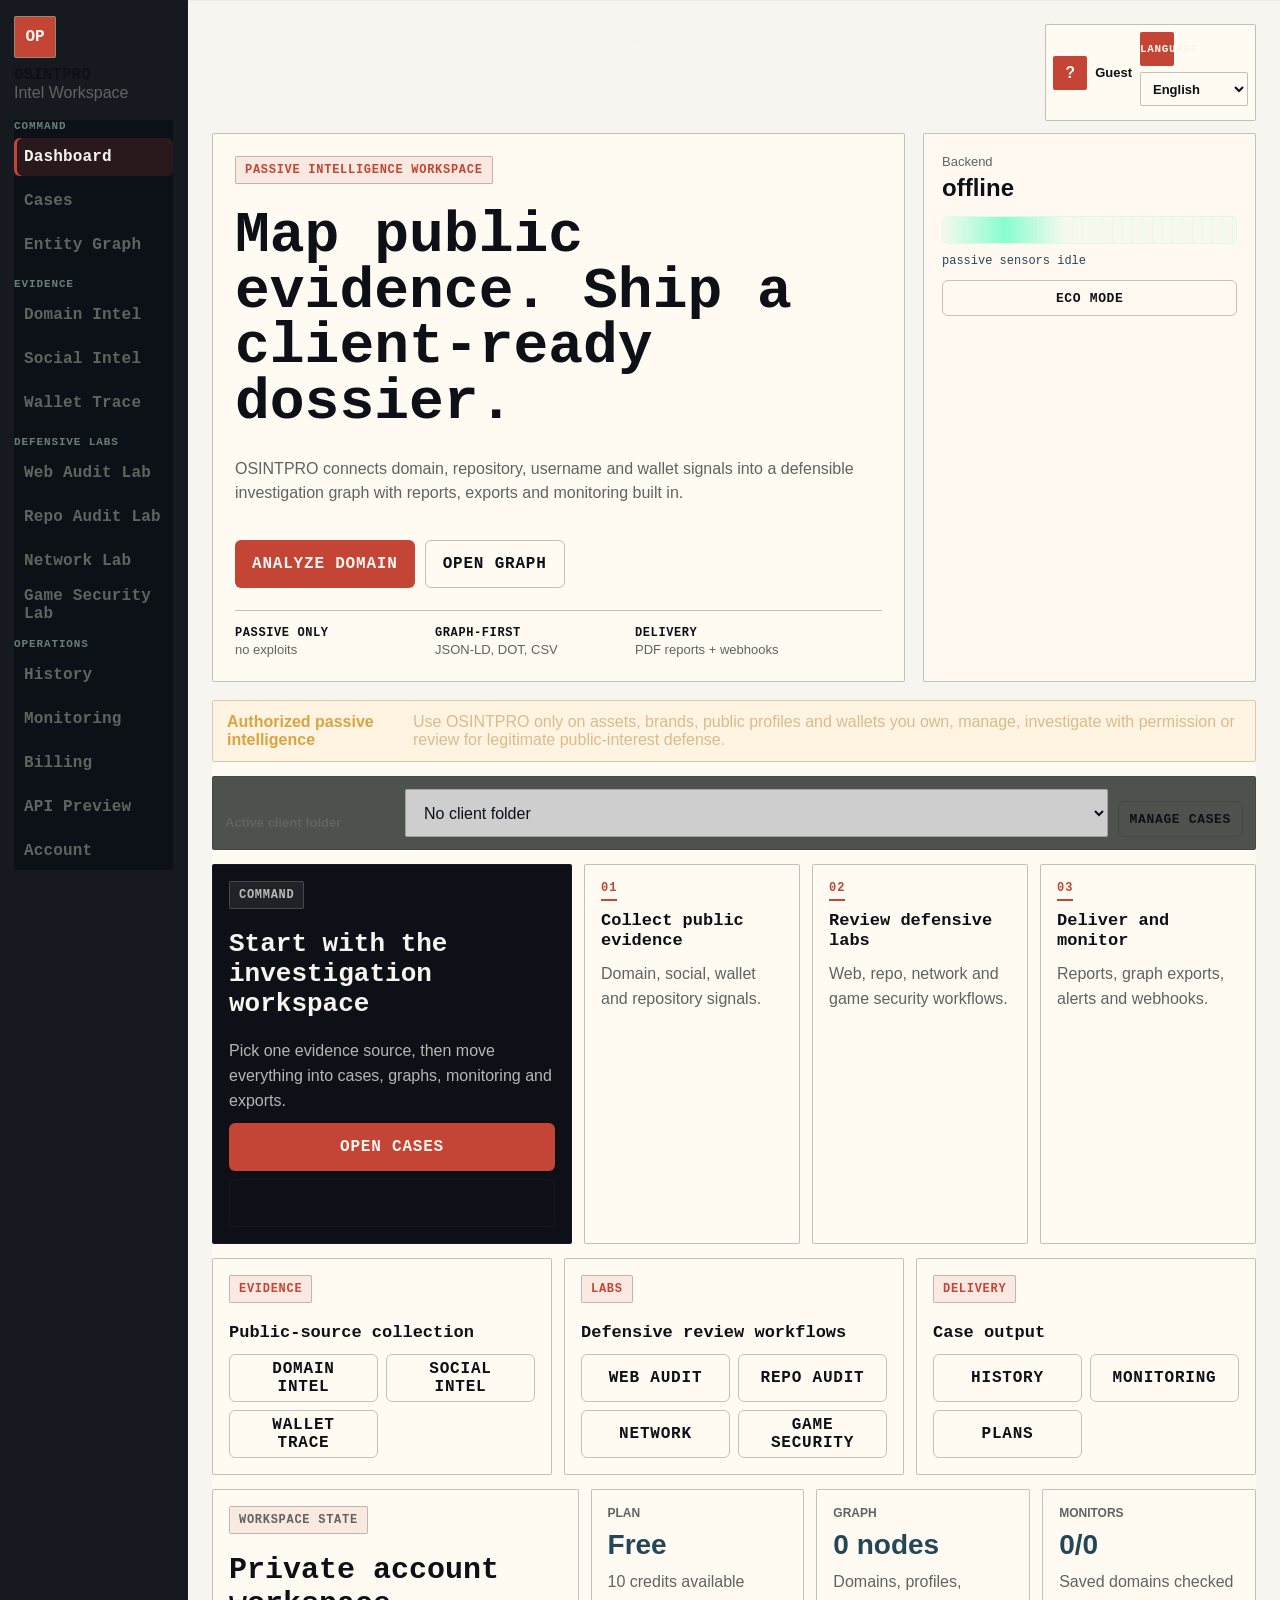
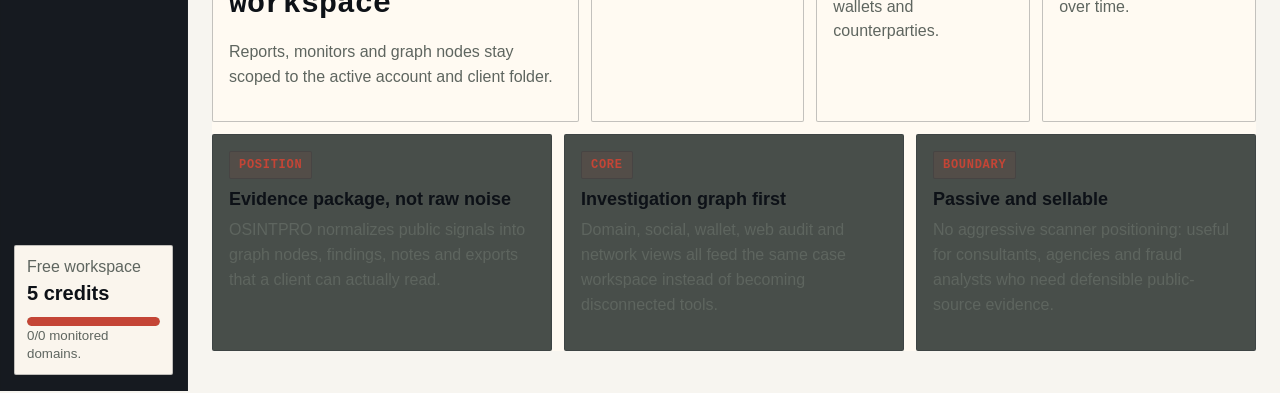
==== index.html @ d826f0c5 "Ciclo 14: i18n multi-lingua e check tecnici avanzati" ====
<!doctype html>
<html lang="en">
<head>
  <meta charset="utf-8">
  <meta name="viewport" content="width=device-width, initial-scale=1">
  <meta name="robots" content="index,follow">
  <meta name="description" content="OSINTPRO is a passive OSINT workspace for domain intelligence, web audit workflows, brand monitoring, social username checks and blockchain wallet tracing.">
  <meta name="keywords" content="passive OSINT, domain intelligence, web audit, brand monitoring, wallet OSINT, blockchain tracing, threat intelligence">
  <title>OSINTPRO Intelligence Workspace</title>
  <link rel="icon" href="/favicon.svg" type="image/svg+xml">
  <link rel="stylesheet" href="styles.css?v=20260623">
</head>
<body>
  <canvas id="signalCanvas" aria-hidden="true"></canvas>
  <div class="app-toast" id="appToast" role="status" aria-live="polite"></div>
  <div class="app">
    <aside class="rail">
      <div class="brand">
        <div class="mark">OP</div>
        <div>
          <strong>OSINTPRO</strong>
          <span>Intel Workspace</span>
        </div>
      </div>

      <button
        class="mobile-menu-button"
        id="mobileMenuButton"
        type="button"
        aria-label="Open navigation"
        aria-controls="primaryNavigation"
        aria-expanded="false"
        title="Navigation"
      >
        <span></span>
        <span></span>
        <span></span>
      </button>

      <nav class="nav" id="primaryNavigation" aria-label="Primary navigation">
        <span class="nav-label">Command</span>
        <button class="nav-btn active" data-section="dashboard">Dashboard</button>
        <button class="nav-btn" data-section="cases">Cases</button>
        <button class="nav-btn" data-section="schema">Entity Graph</button>
        <span class="nav-label">Evidence</span>
        <button class="nav-btn" data-section="scan">Domain Intel</button>
        <button class="nav-btn" data-section="social">Social Intel</button>
        <button class="nav-btn" data-section="wallet">Wallet Trace</button>
        <span class="nav-label">Defensive Labs</span>
        <button class="nav-btn" data-section="web-audit">Web Audit Lab</button>
        <button class="nav-btn" data-section="repo-audit">Repo Audit Lab</button>
        <button class="nav-btn" data-section="network-lab">Network Lab</button>
        <button class="nav-btn" data-section="game-security">Game Security Lab</button>
        <span class="nav-label">Operations</span>
        <button class="nav-btn" data-section="reports">History</button>
        <button class="nav-btn" data-section="monitoring">Monitoring</button>
        <button class="nav-btn" data-section="billing">Billing</button>
        <button class="nav-btn" data-section="api-preview">API Preview</button>
        <button class="nav-btn" data-section="account">Account</button>
      </nav>

      <div class="account">
        <span class="tiny" id="workspacePlan">Free workspace</span>
        <strong><span id="credits">5</span> credits</strong>
        <div class="bar"><span id="creditBar"></span></div>
        <small><span id="monitorUsage">0/0</span> monitored domains.</small>
      </div>
    </aside>

    <main class="workspace">
      <div class="user-chip guest" id="userChip" title="Account">
        <span id="userAvatar">?</span>
        <strong id="userNickname">Guest</strong>
        <label class="chip-language" for="languageSelect">
          <span id="languageLabel">Language</span>
          <select id="languageSelect" aria-label="Language">
            <option value="en">English</option>
            <option value="it">Italiano</option>
            <option value="es">Español</option>
            <option value="fr">Français</option>
            <option value="de">Deutsch</option>
            <option value="pt">Português</option>
          </select>
        </label>
        <button class="secondary small" id="chipLogoutButton" type="button">Logout</button>
      </div>

      <section class="hero">
        <div class="hero-copy">
          <span class="pill">Passive intelligence workspace</span>
          <h1>Map public evidence. Ship a client-ready dossier.</h1>
          <p>OSINTPRO connects domain, repository, username and wallet signals into a defensible investigation graph with reports, exports and monitoring built in.</p>
          <div class="hero-actions">
            <button class="primary" type="button" data-section-jump="scan">Analyze domain</button>
            <button class="secondary" type="button" data-section-jump="schema">Open graph</button>
          </div>
          <div class="hero-proof" aria-label="Product capabilities">
            <span><strong>Passive only</strong> no exploits</span>
            <span><strong>Graph-first</strong> JSON-LD, DOT, CSV</span>
            <span><strong>Delivery</strong> PDF reports + webhooks</span>
          </div>
        </div>
        <div class="status-card">
          <span>Backend</span>
          <strong id="apiStatus">checking...</strong>
          <div class="pulse-line"><span></span></div>
          <code id="liveSignal">passive sensors idle</code>
          <button class="secondary small status-toggle" id="performanceToggle" type="button">Eco mode</button>
        </div>
      </section>

      <section class="section active" id="dashboard">
        <div class="notice boundary-notice">
          <strong>Authorized passive intelligence</strong>
          <span>Use OSINTPRO only on assets, brands, public profiles and wallets you own, manage, investigate with permission or review for legitimate public-interest defense.</span>
        </div>
        <div class="folder-picker">
          <label for="activeFolder">Active client folder</label>
          <select id="activeFolder">
            <option value="">No client folder</option>
          </select>
          <button class="secondary small" type="button" data-section-jump="cases">Manage cases</button>
        </div>
        <div class="workspace-map" aria-label="OSINTPRO workspace map">
          <article class="map-card command-card-main">
            <span class="pill">Command</span>
            <h2>Start with the investigation workspace</h2>
            <p>Pick one evidence source, then move everything into cases, graphs, monitoring and exports.</p>
            <div class="map-actions">
              <button class="primary" type="button" data-section-jump="cases">Open cases</button>
              <button class="secondary" type="button" data-section-jump="schema">Open graph</button>
            </div>
          </article>
          <article class="map-card">
            <span class="map-index">01</span>
            <strong>Collect public evidence</strong>
            <p>Domain, social, wallet and repository signals.</p>
          </article>
          <article class="map-card">
            <span class="map-index">02</span>
            <strong>Review defensive labs</strong>
            <p>Web, repo, network and game security workflows.</p>
          </article>
          <article class="map-card">
            <span class="map-index">03</span>
            <strong>Deliver and monitor</strong>
            <p>Reports, graph exports, alerts and webhooks.</p>
          </article>
        </div>

        <div class="module-directory" aria-label="Investigation modules">
          <article>
            <span class="pill">Evidence</span>
            <h3>Public-source collection</h3>
            <div class="directory-actions">
              <button class="secondary" type="button" data-section-jump="scan">Domain Intel</button>
              <button class="secondary" type="button" data-section-jump="social">Social Intel</button>
              <button class="secondary" type="button" data-section-jump="wallet">Wallet Trace</button>
            </div>
          </article>
          <article>
            <span class="pill">Labs</span>
            <h3>Defensive review workflows</h3>
            <div class="directory-actions">
              <button class="secondary" type="button" data-section-jump="web-audit">Web Audit</button>
              <button class="secondary" type="button" data-section-jump="repo-audit">Repo Audit</button>
              <button class="secondary" type="button" data-section-jump="network-lab">Network</button>
              <button class="secondary" type="button" data-section-jump="game-security">Game Security</button>
            </div>
          </article>
          <article>
            <span class="pill">Delivery</span>
            <h3>Case output</h3>
            <div class="directory-actions">
              <button class="secondary" type="button" data-section-jump="reports">History</button>
              <button class="secondary" type="button" data-section-jump="monitoring">Monitoring</button>
              <button class="secondary" type="button" data-section-jump="billing">Plans</button>
            </div>
          </article>
        </div>

        <div class="dashboard-grid compact-metrics">
          <article class="dash-card primary-dash">
            <span class="pill">Workspace state</span>
            <h2>Private account workspace</h2>
            <p>Reports, monitors and graph nodes stay scoped to the active account and client folder.</p>
          </article>
          <article class="dash-card">
            <span>Plan</span>
            <strong id="dashPlan">Free</strong>
            <p id="dashCredits">10 credits available</p>
          </article>
          <article class="dash-card">
            <span>Graph</span>
            <strong id="dashGraph">0 nodes</strong>
            <p>Domains, profiles, wallets and counterparties.</p>
          </article>
          <article class="dash-card">
            <span>Monitors</span>
            <strong id="dashMonitors">0/0</strong>
            <p>Saved domains checked over time.</p>
          </article>
        </div>
        <div class="onboarding-strip product-focus-strip">
          <article>
            <span class="pill">Position</span>
            <strong>Evidence package, not raw noise</strong>
            <p>OSINTPRO normalizes public signals into graph nodes, findings, notes and exports that a client can actually read.</p>
          </article>
          <article>
            <span class="pill">Core</span>
            <strong>Investigation graph first</strong>
            <p>Domain, social, wallet, web audit and network views all feed the same case workspace instead of becoming disconnected tools.</p>
          </article>
          <article>
            <span class="pill">Boundary</span>
            <strong>Passive and sellable</strong>
            <p>No aggressive scanner positioning: useful for consultants, agencies and fraud analysts who need defensible public-source evidence.</p>
          </article>
        </div>
      </section>

      <section class="section" id="cases">
        <div class="section-head">
          <div>
            <span class="pill">Agency workspace</span>
            <h2>Client folders and saved playbooks</h2>
          </div>
        </div>
        <div class="notice">
          <strong>Case organization</strong>
          <span>Create a folder per client, investigation or retainer. New domain, social, wallet and monitoring items are saved into the active folder selected on the dashboard.</span>
        </div>
        <form id="folderForm" class="scan-form compact">
          <div class="target-field">
            <label for="folderName">Client or case name</label>
            <input id="folderName" name="folderName" placeholder="Acme Q3 audit" autocomplete="off" spellcheck="false">
          </div>
          <button class="secondary" type="submit">Create folder</button>
        </form>
        <div class="section-head secondary-head">
          <div>
            <span class="pill">Case summaries</span>
            <h2>Agency case summaries</h2>
          </div>
        </div>
        <div class="dossier-grid" id="caseSummaryList"></div>
        <div class="section-head secondary-head">
          <div>
            <span class="pill">Folders</span>
            <h2>Agency folders</h2>
          </div>
        </div>
        <div class="report-list" id="folderList"></div>
        <div class="section-head secondary-head">
          <div>
            <span class="pill">Playbooks</span>
            <h2>Saved Web Audit Lab playbooks</h2>
          </div>
        </div>
        <div class="report-list" id="playbookList"></div>
      </section>

      <section class="panel section" id="social">
        <form id="socialForm" class="scan-form">
          <div class="target-field">
            <label for="username">Social username</label>
            <input id="username" name="username" placeholder="@nickname" autocomplete="off" spellcheck="false">
          </div>
          <button class="primary" type="submit" id="socialButton">Run social OSINT</button>
        </form>

        <div class="notice">
          <strong>Social OSINT</strong>
          <span>Passively checks public handles across social and developer platforms for brand monitoring, impersonation and due diligence. Do not use it for harassment, stalking or unauthorized profiling.</span>
        </div>

        <div id="socialResult" class="result empty">
          <h2>No social report yet</h2>
          <p>Try a public username. No passwords or private data are required.</p>
        </div>
      </section>

      <section class="panel section" id="scan">
        <form id="scanForm" class="scan-form">
          <div class="target-field">
            <label for="target">Domain</label>
            <input id="target" name="target" placeholder="example.com" autocomplete="off" spellcheck="false">
          </div>
          <button class="primary" type="submit" id="scanButton">Run intel</button>
        </form>

        <div class="notice">
          <strong>Product boundary</strong>
          <span>Passive collection only: DNS, TLS certificate, public web posture and security headers. No aggressive scanning, exploit execution, credential attacks or brute force.</span>
        </div>

        <div id="result" class="result empty">
          <h2>No domain report yet</h2>
          <p>Try a public domain such as <button class="linklike" data-example="openai.com">openai.com</button> or <button class="linklike" data-example="stripe.com">stripe.com</button>.</p>
        </div>
      </section>

      <section class="section" id="web-audit">
        <div class="section-head">
          <div>
            <span class="pill">Burp-style workflow</span>
            <h2>Web Audit Lab</h2>
          </div>
          <button class="secondary" id="loadOwnAudit" type="button">Audit OSINTPRO</button>
        </div>

        <form id="webAuditForm" class="scan-form">
          <div class="target-field">
            <label for="webAuditTarget">Authorized domain</label>
            <input id="webAuditTarget" name="webAuditTarget" placeholder="example.com" autocomplete="off" spellcheck="false">
          </div>
          <button class="primary" type="submit" id="webAuditButton">Build lab</button>
        </form>

        <div class="notice">
          <strong>Beginner-safe web testing</strong>
          <span>Organizes Burp Suite concepts, OWASP vulnerability classes, passive evidence and beginner commands without exploit automation, brute force or invasive scanning.</span>
        </div>

        <div id="webAuditResult" class="result empty">
          <h2>No web audit lab yet</h2>
          <p>Enter a domain you own or are authorized to test. The lab explains each technical term before asking you to use it.</p>
        </div>
      </section>

      <section class="section" id="repo-audit">
        <div class="section-head">
          <div>
            <span class="pill">Static code security</span>
            <h2>Repository Audit Lab</h2>
          </div>
          <div class="export-actions">
            <a class="secondary button-link" id="downloadRepoAudit" href="#" data-download hidden>Export JSON</a>
            <a class="secondary button-link" id="downloadRepoSarif" href="#" data-download hidden>Export SARIF</a>
          </div>
        </div>

        <div class="notice">
          <strong>Source review without code execution</strong>
          <span>Select a local repository folder. OSINTPRO reads eligible text files in the browser, sends a limited bundle for static analysis and never installs dependencies, runs builds or executes uploaded code.</span>
        </div>

        <form id="repoAuditForm" class="repo-audit-form">
          <div class="repo-picker">
            <label for="repoAuditName">Repository name</label>
            <input id="repoAuditName" name="repoAuditName" placeholder="client-portal" autocomplete="off" spellcheck="false">
          </div>
          <div class="repo-picker">
            <label for="repoAuditFiles">Repository folder</label>
            <input id="repoAuditFiles" name="repoAuditFiles" type="file" webkitdirectory directory multiple>
            <small id="repoAuditSelection">No folder selected.</small>
          </div>
          <button class="primary" type="submit" id="repoAuditButton">Audit repository</button>
        </form>

        <div class="onboarding-strip">
          <article>
            <span class="pill">Context</span>
            <strong>Fewer generic warnings</strong>
            <p>Findings include applicability and confidence so a missing feature is not automatically treated as an exploitable flaw.</p>
          </article>
          <article>
            <span class="pill">Evidence</span>
            <strong>File and line references</strong>
            <p>Each lead includes a redacted code excerpt, why it matters and a concrete remediation.</p>
          </article>
          <article>
            <span class="pill">Limits</span>
            <strong>Static review, not proof</strong>
            <p>Confirm reachability, trust boundaries and deployment settings before calling any result a vulnerability.</p>
          </article>
        </div>

        <div id="repoAuditResult" class="result empty">
          <h2>No repository audited yet</h2>
          <p>Select a source folder. Dependency directories, build output, binaries and oversized files are ignored before upload.</p>
        </div>
      </section>

      <section class="section" id="network-lab">
        <div class="section-head">
          <div>
            <span class="pill">Wireshark-style workflow</span>
            <h2>Network Traffic Lab</h2>
          </div>
          <button class="secondary" id="loadOwnNetworkLab" type="button">Inspect OSINTPRO</button>
        </div>

        <div class="mode-switch" aria-label="Network Lab modes">
          <button class="secondary small active" type="button" data-network-mode="website">Website traffic</button>
          <button class="secondary small" type="button" data-network-mode="local">Own network</button>
        </div>

        <div class="network-mode active" id="networkWebsiteMode">
          <form id="networkLabForm" class="scan-form">
            <div class="target-field">
              <label for="networkLabTarget">Authorized domain</label>
              <input id="networkLabTarget" name="networkLabTarget" placeholder="example.com" autocomplete="off" spellcheck="false">
            </div>
            <button class="primary" type="submit" id="networkLabButton">Build traffic view</button>
          </form>

          <div class="notice">
            <strong>Website traffic analysis</strong>
            <span>Builds a readable Wireshark-style packet timeline from passive DNS, TLS and HTTP evidence for an authorized website.</span>
          </div>
        </div>

        <div class="network-mode" id="networkLocalMode">
          <div class="notice">
            <strong>Own-network analysis</strong>
            <span>Reads local runtime network context when OSINTPRO is running on your own machine and gives Wireshark filters for your own LAN. The hosted app does not expose cloud server network details.</span>
          </div>
          <button class="primary" type="button" id="localNetworkButton">Build own-network view</button>
        </div>

        <div id="networkLabResult" class="result empty">
          <h2>No network lab yet</h2>
          <p>Choose Website traffic for a domain or Own network for your local lab machine.</p>
        </div>
      </section>

      <section class="section" id="game-security">
        <div class="section-head">
          <div>
            <span class="pill">Game Security Lab</span>
            <h2>Online game vulnerability review</h2>
          </div>
        </div>
        <div class="notice boundary-notice">
          <strong>Defensive engineering only</strong>
          <span>For studios and engineering teams reviewing their own PC online games, backends and anti-cheat architecture. No cheats, no bypasses, no exploit steps and no offensive automation.</span>
        </div>
        <form id="gameSecurityForm" class="scan-form">
          <div class="target-field">
            <label for="gameTitle">Game or project name</label>
            <input id="gameTitle" name="gameTitle" placeholder="Arena Ops" autocomplete="off" spellcheck="false">
          </div>
          <div class="target-field">
            <label for="gameArchitecture">Architecture</label>
            <select id="gameArchitecture" name="gameArchitecture">
              <option value="client-server">Client-server authoritative</option>
              <option value="peer-to-peer">Peer-to-peer or host migration</option>
              <option value="dedicated-server">Dedicated servers</option>
              <option value="hybrid">Hybrid / unknown</option>
            </select>
          </div>
          <button class="primary" type="submit" id="gameSecurityButton">Build review</button>
        </form>
        <div class="mode-switch game-scope-grid" aria-label="Game security review scope">
          <label><input type="checkbox" value="auth" checked> Account and session auth</label>
          <label><input type="checkbox" value="economy" checked> Inventory and economy</label>
          <label><input type="checkbox" value="netcode" checked> Netcode trust boundaries</label>
          <label><input type="checkbox" value="anticheat" checked> Anti-cheat telemetry</label>
          <label><input type="checkbox" value="backend" checked> Backend APIs</label>
          <label><input type="checkbox" value="builds"> Build pipeline and patching</label>
        </div>
        <div id="gameSecurityResult" class="result empty">
          <h2>No game security review yet</h2>
          <p>Enter a game/project name and architecture. The lab creates a defensive checklist for engineers to fix online-game risk areas before release.</p>
        </div>
      </section>

      <section class="section" id="schema">
        <div class="section-head">
          <div>
            <span class="pill">Entity graph</span>
            <h2>Entity graph</h2>
          </div>
          <button class="secondary" id="refreshWorkspace" type="button">Refresh graph</button>
        </div>
        <div class="notice">
          <strong>Passive correlation</strong>
          <span>Connects domains, usernames, profiles, DNS, email posture, technologies, wallets, transactions and findings collected in your account. Treat graph output as leads, not proof of identity.</span>
        </div>
        <div class="graph-filter-bar">
          <button class="secondary small active" type="button" data-graph-filter="all">All</button>
          <button class="secondary small" type="button" data-graph-filter="site">Domains</button>
          <button class="secondary small" type="button" data-graph-filter="person">People</button>
          <button class="secondary small" type="button" data-graph-filter="wallet">Wallets</button>
          <button class="secondary small" type="button" data-graph-filter="risk">Findings</button>
          <a class="secondary small button-link" href="/api/graphs/current/export?format=jsonld" data-graph-export="jsonld" data-download>JSON-LD</a>
          <a class="secondary small button-link" href="/api/graphs/current/export?format=dot" data-graph-export="dot" data-download>DOT</a>
          <a class="secondary small button-link" href="/api/graphs/current/export?format=csv" data-graph-export="csv" data-download>CSV</a>
        </div>
        <div id="schemaResult" class="schema-layout">
          <div class="result empty">
            <h2>No graph yet</h2>
            <p>Sign in and generate at least one domain, social or wallet report to build the graph.</p>
          </div>
        </div>
      </section>

      <section class="section" id="wallet">
        <div class="section-head">
          <div>
            <span class="pill">Blockchain OSINT</span>
            <h2>Wallet tracing and public movements</h2>
          </div>
          <button class="secondary" id="clearWalletReports" type="button">Clear wallets</button>
        </div>
        <form id="walletForm" class="scan-form">
          <div class="target-field">
            <label for="walletAddress">Wallet address</label>
            <input id="walletAddress" name="walletAddress" placeholder="BTC or 0x Ethereum/EVM" autocomplete="off" spellcheck="false">
          </div>
          <button class="primary" type="submit" id="walletButton">Trace wallet</button>
        </form>
        <div class="notice">
          <strong>Fraud reconstruction</strong>
          <span>Collects balance, recent movements, counterparties and fan-in/fan-out patterns from public blockchain sources for authorized investigations. No wallet movement, deanonymization guarantee or evasion guidance.</span>
        </div>
        <div id="walletResult" class="result empty">
          <h2>No wallet analyzed yet</h2>
          <p>Enter a public Bitcoin or Ethereum/EVM address.</p>
        </div>
        <div class="section-head secondary-head">
          <div>
            <span class="pill">Wallet history</span>
            <h2>Traced addresses</h2>
          </div>
          <button class="secondary" id="refreshWallet" type="button">Refresh graph</button>
        </div>
        <div class="report-list" id="walletReportList"></div>
      </section>

      <section class="section" id="reports">
        <div class="section-head">
          <div>
            <span class="pill">Account history</span>
            <h2>Generated reports</h2>
          </div>
          <div class="actions">
            <a class="secondary button-link" href="/api/reports.csv" data-download>CSV</a>
            <button class="secondary" id="clearReports" type="button">Clear domains</button>
            <button class="secondary" id="clearAllHistory" type="button">Clear all</button>
          </div>
        </div>
        <div class="notice history-notice" id="historyNotice">
          <strong>Private history</strong>
          <span>History is available only after login. Each account can only see its own reports. Remove investigation data when it is no longer needed.</span>
        </div>
        <div class="report-list" id="reportList"></div>
        <div class="billing-message" id="comparisonMessage"></div>
        <div class="section-head secondary-head">
          <div>
            <span class="pill">Social history</span>
            <h2>Analyzed usernames</h2>
          </div>
          <button class="secondary" id="clearSocialReports" type="button">Clear social</button>
        </div>
        <div class="report-list" id="socialReportList"></div>
      </section>

      <section class="section" id="monitoring">
        <div class="section-head">
          <div>
            <span class="pill">Paid retention</span>
            <h2>Monitored domains</h2>
          </div>
          <button class="primary" id="runMonitors">Run checks</button>
        </div>
        <form id="monitorForm" class="scan-form compact">
          <div class="target-field">
            <label for="monitorDomain">Domain to monitor</label>
            <input id="monitorDomain" name="monitorDomain" placeholder="client.com" autocomplete="off" spellcheck="false">
          </div>
          <button class="secondary" type="submit">Add</button>
        </form>
        <div class="notice">
          <strong>Monetization</strong>
          <span>Free includes 1 monitored domain for a 30-day trial. Pro monitors 5 domains. Agency monitors 25 authorized client domains. Monitoring remains passive and public-signal based.</span>
        </div>
        <div class="monitor-list" id="monitorList"></div>
      </section>

      <section class="section" id="billing">
        <div class="billing-message" id="billingMessage"></div>
        <div class="notice boundary-notice">
          <strong>What paid plans unlock</strong>
          <span>Paid plans increase reporting, retention and monitoring capacity. They do not unlock offensive payloads, brute force, credential attacks or invasive scanning.</span>
        </div>
        <div class="onboarding-strip">
          <article>
            <span class="pill">Free</span>
            <strong>Validate one workflow</strong>
            <p>Use starter credits to test domain, social, wallet, web and repository review workflows.</p>
          </article>
          <article>
            <span class="pill">Pro</span>
            <strong>Start recurring delivery</strong>
            <p>Unlimited reports, PDF/CSV exports, saved playbooks and 5 monitored domains.</p>
          </article>
          <article>
            <span class="pill">Agency</span>
            <strong>Sell client folders</strong>
            <p>Organize investigations by client, keep wallet notes and monitor up to 25 domains.</p>
          </article>
        </div>
        <div class="pricing">
          <article>
            <span class="pill">Free</span>
            <h2>€0</h2>
            <p>Evaluate the investigation workflow before upgrading to recurring monitoring.</p>
            <ul>
              <li>5 starter reports</li>
              <li>1 monitored domain for 30 days</li>
              <li>Public DNS and IP data</li>
              <li>Private account history</li>
              <li>No monitored domains</li>
            </ul>
            <button class="secondary" type="button" disabled>Free active</button>
          </article>
          <article class="pro">
            <span class="pill">Pro</span>
            <h2>€19/mo</h2>
            <p>For founders, consultants and small teams that need continuous visibility.</p>
            <ul>
              <li>Unlimited reports</li>
              <li>5 monitored domains</li>
              <li>Export PDF/CSV</li>
              <li>Change alerts</li>
            </ul>
            <div class="price-actions">
              <button class="primary" data-checkout="Pro">Checkout</button>
            </div>
          </article>
          <article class="agency">
            <span class="pill">Agency</span>
            <h2>€79/mo</h2>
            <p>For agencies selling client reporting and recurring monitoring.</p>
            <ul>
              <li>25 monitored domains</li>
              <li>Shareable reports</li>
              <li>CSV for client portfolios</li>
              <li>White-label foundation</li>
            </ul>
            <div class="price-actions">
              <button class="primary" data-checkout="Agency">Checkout</button>
            </div>
          </article>
        </div>
      </section>

      <section class="section" id="api-preview">
        <div class="section-head">
          <div>
            <span class="pill">Integration roadmap</span>
            <h2>API Preview</h2>
          </div>
        </div>
        <div class="notice boundary-notice">
          <strong>Passive API boundary</strong>
          <span>The public API exposes the same passive investigation workflow: no exploit execution, brute force, credential attacks, unauthorized packet capture or wallet movement.</span>
        </div>
        <div class="onboarding-strip">
          <article>
            <span class="pill">Now</span>
            <strong>Internal JSON endpoints</strong>
            <p>The app already uses structured endpoints for session, reports, workspace graph, monitors and exports.</p>
          </article>
          <article>
            <span class="pill">Next</span>
            <strong>Agency API keys</strong>
            <p>Agency/Admin accounts can create hashed API keys for passive JSON workflows.</p>
          </article>
          <article>
            <span class="pill">Use case</span>
            <strong>Client workflows</strong>
            <p>Agencies can eventually push passive reports into ticketing, CRM, compliance or case-management systems.</p>
          </article>
        </div>
        <div class="result">
          <h2>Public metadata endpoint</h2>
          <p>A small public endpoint is available for product metadata and safety boundaries.</p>
          <pre><code>GET /api/meta</code></pre>
          <h2>API key management</h2>
          <p>API keys require Agency or Admin. Copy a new key immediately; only its prefix is stored for display.</p>
          <form id="apiKeyForm" class="scan-form compact">
            <div class="target-field">
              <label for="apiKeyName">API key name</label>
              <input id="apiKeyName" name="apiKeyName" placeholder="Agency workflow" autocomplete="off" spellcheck="false">
            </div>
            <button class="secondary" type="submit">Create API key</button>
          </form>
          <div class="billing-message" id="apiKeyMessage"></div>
          <div class="admin-table" id="apiKeyList"></div>
          <h2>Current API surface</h2>
          <div class="finding-list">
            <div class="finding"><span class="severity low">live</span><strong>POST /api/v1/domain-reports</strong><p>Run passive domain intelligence and store the report on the API key owner account.</p></div>
            <div class="finding"><span class="severity low">live</span><strong>POST /api/v1/social-reports</strong><p>Run a public username presence check.</p></div>
            <div class="finding"><span class="severity low">live</span><strong>POST /api/v1/wallet-reports</strong><p>Run public wallet OSINT and return graph-ready evidence.</p></div>
            <div class="finding"><span class="severity low">live</span><strong>GET /api/v1/reports/{id}</strong><p>Fetch a JSON report owned by the API key account.</p></div>
          </div>
        </div>
      </section>

      <section class="section" id="account">
        <div class="section-head">
          <div>
            <span class="pill">Identity</span>
            <h2>Account and access</h2>
          </div>
          <button class="secondary" id="logoutButton" hidden>Logout</button>
        </div>
        <div class="auth-grid">
          <article class="auth-card">
            <h2>Account status</h2>
            <p id="accountState">Anonymous session</p>
            <p class="mono" id="accountMeta"></p>
          </article>
          <article class="auth-card">
            <h2>Start access</h2>
            <p>Use a nickname account to keep reports, credits, monitors and Stripe purchases attached to one workspace.</p>
            <div class="auth-action-grid">
              <a class="primary button-link" href="/register">Create account</a>
              <a class="secondary button-link" href="/login">Sign in</a>
            </div>
          </article>
          <article class="auth-card">
            <h2>Security controls</h2>
            <p>Change password from a dedicated security page. Recovery links are one-time tokens when SMTP is configured.</p>
            <div class="auth-action-grid">
              <a class="secondary button-link" href="/settings/security">Security settings</a>
              <a class="secondary button-link" href="/forgot-password">Reset password</a>
            </div>
          </article>
          <article class="auth-card danger-card">
            <h2>Delete account</h2>
            <p>Removes the account, reports, social history, wallet history and saved monitors.</p>
            <button class="secondary" id="deleteAccountButton" type="button">Delete account</button>
          </article>
        </div>
        <div class="billing-message" id="accountMessage"></div>
      </section>
    </main>
  </div>

  <script src="app.js?v=20260623"></script>
</body>
</html>
---- styles.css ----
:root {
  --font-display: "IBM Plex Mono", "JetBrains Mono", "SFMono-Regular", "Roboto Mono", monospace;
  --font-body: "IBM Plex Sans", "Aptos", -apple-system, BlinkMacSystemFont, "Segoe UI", sans-serif;
  --color-ink: #0d1117;
  --color-paper: #f7f5f0;
  --color-panel: #fffaf2;
  --color-accent: #c44536;
  --color-accent-dark: #8f3326;
  --color-severity-high: #d64545;
  --color-severity-medium: #d9a441;
  --color-severity-low: #4a8a5c;
  --color-border: #2a2f38;
  --color-info: #234757;
  --color-code-on-dark: #d9fff6;
  --radius-sharp: 2px;
  --bg: var(--color-paper);
  --panel: rgba(255, 250, 242, .9);
  --panel-strong: rgba(255, 250, 242, .98);
  --ink: var(--color-ink);
  --muted: #5e655f;
  --line: rgba(42, 47, 56, .28);
  --green: var(--color-accent);
  --green-dark: var(--color-accent-dark);
  --cyan: var(--color-info);
  --amber: var(--color-severity-medium);
  --red: var(--color-severity-high);
  --shadow: none;
  font-family: var(--font-body);
}

/* Ciclo 13 rebrand: dossier-first UI, sharp components and dedicated auth pages. */
body {
  font-family: var(--font-body);
}

h1,
h2,
h3,
.brand strong,
.mark,
.pill,
.mono,
.nav-label,
.nav-btn,
.primary,
.secondary,
.button-link,
.severity,
.score {
  font-family: var(--font-display);
}

.rail,
.nav {
  background: rgba(13, 17, 23, .96);
}

.mark,
.user-chip span {
  border-radius: var(--radius-sharp);
  background: var(--color-accent);
  color: var(--color-paper);
}

.nav-btn {
  border-radius: var(--radius-sharp);
  letter-spacing: .01em;
}

.nav-btn.active,
.nav-btn:hover {
  background: rgba(196, 69, 54, .16);
  color: var(--color-paper);
  box-shadow: inset 3px 0 0 var(--color-accent);
}

.account,
.user-chip,
.dash-card,
.primary-dash,
.section,
.panel,
.result,
.finding,
.check,
.auth-card,
.lab-panel,
.feature-card,
.pricing article,
.billing-message,
.monitor-row,
.report-row,
.asset-row,
.admin-row,
.repo-finding,
.wallet-node,
.wallet-flow,
.dossier-node,
.modal,
.notice,
.card,
.app-toast {
  border-radius: var(--radius-sharp) !important;
  box-shadow: none !important;
}

.section,
.dash-card,
.primary-dash,
.auth-card,
.result,
.lab-panel,
.feature-card,
.pricing article,
.repo-finding {
  border-color: var(--line);
  background: var(--panel-strong);
}

.hero {
  grid-template-columns: minmax(0, 1.35fr) minmax(210px, .65fr);
  align-items: stretch;
}

.hero > div:first-child {
  padding: 22px;
  border: 1px solid var(--line);
  background: var(--panel-strong);
}

.hero h1 {
  letter-spacing: 0;
}

.pill {
  border-radius: var(--radius-sharp);
  background: rgba(196, 69, 54, .09);
  color: var(--color-accent);
  letter-spacing: .06em;
}

input,
select,
textarea {
  border-radius: var(--radius-sharp);
  background: rgba(255, 255, 255, .72);
  color: var(--color-ink);
}

input:focus,
select:focus,
textarea:focus {
  border-color: var(--color-accent);
  box-shadow: 0 0 0 2px rgba(196, 69, 54, .16);
}

.primary,
.secondary,
.button-link {
  border-radius: var(--radius-sharp);
  letter-spacing: .05em;
  text-transform: uppercase;
}

.primary {
  background: var(--color-accent);
  color: var(--color-paper);
}

.primary:hover {
  background: var(--color-accent-dark);
}

.secondary {
  border: 1px solid var(--line);
  background: transparent;
  color: var(--color-ink);
}

.secondary:hover,
.button-link.secondary:hover {
  border-color: var(--color-accent);
  color: var(--color-accent);
}

.severity.high,
.badge.high {
  background: rgba(214, 69, 69, .14);
  color: var(--color-severity-high);
}

.severity.medium,
.badge.medium {
  background: rgba(217, 164, 65, .18);
  color: #8b6318;
}

.severity.low,
.badge.low {
  background: rgba(74, 138, 92, .16);
  color: var(--color-severity-low);
}

.auth-grid {
  grid-template-columns: 1.05fr 1fr 1fr .9fr;
}

.auth-action-grid {
  display: grid;
  gap: 8px;
}

.auth-page {
  display: grid;
  min-height: 100vh;
  place-items: center;
  padding: clamp(18px, 5vw, 56px);
  background:
    linear-gradient(90deg, rgba(42, 47, 56, .06) 0 1px, transparent 1px 78px),
    linear-gradient(rgba(42, 47, 56, .05) 0 1px, transparent 1px 78px),
    var(--color-paper);
}

.auth-shell {
  display: grid;
  width: min(1060px, 100%);
  grid-template-columns: minmax(0, 1fr) 330px;
  gap: 18px;
}

.auth-shell.compact {
  width: min(640px, 100%);
  grid-template-columns: 1fr;
}

.auth-panel,
.auth-dossier {
  border: 1px solid var(--line);
  border-radius: var(--radius-sharp);
  background: var(--panel-strong);
}

.auth-panel {
  padding: clamp(22px, 5vw, 44px);
}

.auth-panel h1 {
  max-width: 720px;
  margin-bottom: 10px;
  font-size: clamp(32px, 6vw, 62px);
  line-height: .96;
}

.auth-copy {
  max-width: 580px;
  margin-bottom: 26px;
  font-size: 17px;
  line-height: 1.55;
}

.auth-brand {
  display: inline-flex;
  align-items: center;
  gap: 10px;
  margin-bottom: 28px;
  color: var(--color-ink);
  text-decoration: none;
}

.auth-brand span {
  display: grid;
  width: 38px;
  height: 38px;
  place-items: center;
  border: 1px solid var(--color-border);
  background: var(--color-ink);
  color: var(--color-paper);
  font-family: var(--font-display);
  font-weight: 900;
}

.auth-brand strong {
  letter-spacing: .04em;
}

.standalone {
  display: grid;
  max-width: 520px;
  gap: 14px;
}

.field {
  display: grid;
  gap: 7px;
}

.field label,
.dossier-label {
  font-family: var(--font-display);
  font-size: 12px;
  font-weight: 900;
  letter-spacing: .06em;
  text-transform: uppercase;
}

.field-hint,
.field-error {
  min-height: 18px;
  margin: 0;
  font-size: 13px;
}

.field-error {
  color: var(--color-severity-high);
}

.strength-meter {
  height: 6px;
  overflow: hidden;
  border: 1px solid var(--line);
  background: rgba(42, 47, 56, .08);
}

.strength-meter span {
  display: block;
  width: 8%;
  height: 100%;
  background: var(--color-severity-high);
  transition: width .15s ease, background .15s ease;
}

.strength-meter span[data-score="2"],
.strength-meter span[data-score="3"] {
  background: var(--color-severity-medium);
}

.strength-meter span[data-score="4"] {
  background: var(--color-severity-low);
}

.auth-links {
  display: flex;
  flex-wrap: wrap;
  gap: 10px 14px;
  margin: 20px 0 0;
  align-items: center;
}

.auth-links a {
  color: var(--color-accent);
  font-weight: 800;
}

.auth-dossier {
  align-self: start;
  padding: 22px;
}

.auth-dossier dl {
  display: grid;
  gap: 12px;
  margin: 16px 0 0;
}

.auth-dossier div {
  display: grid;
  grid-template-columns: .8fr 1.2fr;
  gap: 12px;
  padding-top: 12px;
  border-top: 1px solid var(--line);
}

.auth-dossier dt {
  font-family: var(--font-display);
  font-size: 12px;
  font-weight: 900;
  text-transform: uppercase;
}

.auth-dossier dd {
  margin: 0;
  color: var(--muted);
}

.app-toast {
  background: var(--color-ink);
  color: var(--color-paper);
}

@media (max-width: 760px) {
  .auth-shell {
    grid-template-columns: 1fr;
  }

  .auth-panel h1 {
    font-size: clamp(31px, 11vw, 46px);
  }

  .auth-dossier {
    order: -1;
  }
}

* {
  box-sizing: border-box;
}

[hidden] {
  display: none !important;
}

* {
  scrollbar-color: rgba(196, 69, 54, .5) rgba(42, 47, 56, .08);
  scrollbar-width: thin;
}

body {
  margin: 0;
  min-height: 100vh;
  background:
    linear-gradient(90deg, rgba(42, 47, 56, .055) 0 1px, transparent 1px 78px),
    linear-gradient(rgba(42, 47, 56, .045) 0 1px, transparent 1px 78px),
    var(--bg);
  color: var(--ink);
}

#signalCanvas {
  position: fixed;
  inset: 0;
  z-index: 0;
  opacity: .08;
  pointer-events: none;
}

.app-toast {
  position: fixed;
  top: 18px;
  left: 50%;
  z-index: 100;
  max-width: min(520px, calc(100vw - 32px));
  padding: 11px 14px;
  border: 1px solid rgba(57, 255, 184, .42);
  border-radius: 6px;
  background: rgba(5, 15, 12, .98);
  color: var(--color-code-on-dark);
  box-shadow: none;
  opacity: 0;
  pointer-events: none;
  transform: translate(-50%, -12px);
  transition: opacity .16s ease, transform .16s ease;
}

.app-toast.visible {
  opacity: 1;
  transform: translate(-50%, 0);
}

.app-toast.error {
  border-color: rgba(255, 93, 108, .58);
  color: #ffd7dc;
}

button,
input,
select,
textarea,
a {
  font: inherit;
}

button {
  border: 0;
  cursor: pointer;
}

button:disabled {
  cursor: wait;
  opacity: .68;
}

.app {
  position: relative;
  z-index: 1;
  display: grid;
  grid-template-columns: 188px minmax(0, 1fr);
  min-height: 100vh;
}

.rail {
  display: flex;
  flex-direction: column;
  gap: 18px;
  padding: 16px 14px;
  border-right: 1px solid var(--line);
  background: rgba(2, 8, 7, .94);
}

.brand {
  display: grid;
  gap: 8px;
}

.mark {
  display: grid;
  width: 42px;
  height: 42px;
  place-items: center;
  border-radius: 6px;
  border: 1px solid rgba(57, 255, 184, .4);
  background: linear-gradient(135deg, rgba(57, 255, 184, .26), rgba(98, 216, 255, .12));
  color: var(--green);
  font-weight: 900;
  letter-spacing: 0;
}

.brand strong,
.brand span,
.tiny,
.pill {
  display: block;
}

.brand span,
.tiny,
small,
p,
li {
  color: var(--muted);
}

.nav {
  display: grid;
  gap: 6px;
}

.mobile-menu-button {
  display: none;
  width: 48px;
  height: 48px;
  padding: 13px 11px;
  place-content: center;
  gap: 5px;
  border: 1px solid var(--line);
  border-radius: 6px;
  background: var(--panel-strong);
}

.mobile-menu-button span {
  display: block;
  width: 24px;
  height: 2px;
  background: var(--green);
  transition: transform .18s ease, opacity .18s ease;
}

body.nav-open .mobile-menu-button span:first-child {
  transform: translateY(7px) rotate(45deg);
}

body.nav-open .mobile-menu-button span:nth-child(2) {
  opacity: 0;
}

body.nav-open .mobile-menu-button span:last-child {
  transform: translateY(-7px) rotate(-45deg);
}

.nav-label {
  margin-top: 8px;
  color: rgba(138, 169, 156, .72);
  font-size: 11px;
  font-weight: 900;
  letter-spacing: .08em;
  text-transform: uppercase;
}

.nav-label:first-child {
  margin-top: 0;
}

.nav-btn {
  min-height: 38px;
  padding: 0 10px;
  border-radius: 6px;
  background: transparent;
  color: var(--muted);
  text-align: left;
  font-weight: 800;
}

.nav-btn.active,
.nav-btn:hover {
  background: rgba(57, 255, 184, .13);
  color: var(--green);
  box-shadow: inset 3px 0 0 var(--green);
}

.account {
  margin-top: auto;
  padding: 12px;
  border: 1px solid var(--line);
  border-radius: var(--radius-sharp);
  background: var(--panel);
}

.chip-language {
  display: grid;
  gap: 6px;
  min-width: 108px;
}

.chip-language span {
  color: var(--muted);
  font-family: var(--font-display);
  font-size: 11px;
  font-weight: 900;
  letter-spacing: .06em;
  text-transform: uppercase;
}

.chip-language select {
  min-height: 34px;
  padding: 0 8px;
  border-color: var(--line);
  background: var(--panel-strong);
  color: var(--color-ink);
  font-size: 13px;
}

.account strong {
  display: block;
  margin: 6px 0 12px;
  font-size: 20px;
}

.bar {
  height: 9px;
  overflow: hidden;
  border-radius: 999px;
  background: #e9e1d4;
}

.bar span {
  display: block;
  width: 100%;
  height: 100%;
  border-radius: inherit;
  background: var(--green);
  box-shadow: 0 0 10px rgba(57, 255, 184, .35);
}

.workspace {
  position: relative;
  padding: 24px;
}

.user-chip {
  position: sticky;
  top: 14px;
  z-index: 5;
  display: flex;
  width: max-content;
  max-width: 100%;
  margin-left: auto;
  margin-bottom: 12px;
  align-items: center;
  gap: 8px;
  padding: 7px;
  border: 1px solid var(--line);
  border-radius: 999px;
  background: rgba(2, 8, 7, .92);
  box-shadow: none;
}

.user-chip span {
  display: grid;
  width: 34px;
  height: 34px;
  place-items: center;
  border-radius: 50%;
  background: linear-gradient(135deg, rgba(57, 255, 184, .32), rgba(98, 216, 255, .18));
  color: var(--green);
  font-weight: 900;
  text-transform: uppercase;
}

.user-chip strong {
  max-width: 150px;
  overflow: hidden;
  color: var(--ink);
  font-size: 13px;
  text-overflow: ellipsis;
  white-space: nowrap;
}

.user-chip.guest #chipLogoutButton {
  display: none;
}

.hero {
  display: grid;
  grid-template-columns: minmax(0, 1fr) 220px;
  gap: 18px;
  align-items: end;
  margin-bottom: 18px;
}

.pill {
  width: max-content;
  margin-bottom: 10px;
  padding: 6px 9px;
  border: 1px solid var(--line);
  border-radius: 999px;
  background: rgba(57, 255, 184, .08);
  color: var(--green);
  font-size: 12px;
  font-weight: 900;
  text-transform: uppercase;
}

h1,
h2,
p {
  margin-top: 0;
}

h1 {
  max-width: 900px;
  margin-bottom: 12px;
  font-size: clamp(32px, 4.8vw, 58px);
  line-height: .96;
  letter-spacing: 0;
}

h2 {
  margin-bottom: 10px;
  font-size: 26px;
}

p,
li {
  line-height: 1.55;
}

.status-card,
.panel,
.section-head,
.pricing article {
  border: 1px solid var(--line);
  border-radius: var(--radius-sharp);
  background: var(--panel);
  box-shadow: none;
  contain: layout paint;
}

.status-card {
  padding: 18px;
}

.status-card span {
  color: var(--muted);
  font-size: 13px;
}

.status-card strong {
  display: block;
  margin-top: 4px;
  font-size: 24px;
}

.pulse-line {
  height: 28px;
  margin: 14px 0 10px;
  overflow: hidden;
  border: 1px solid rgba(57, 255, 184, .14);
  border-radius: 6px;
  background:
    repeating-linear-gradient(90deg, transparent 0 9px, rgba(57, 255, 184, .12) 10px),
    rgba(57, 255, 184, .04);
}

.pulse-line span {
  display: block;
  width: 42%;
  height: 100%;
  background: linear-gradient(90deg, transparent, rgba(57, 255, 184, .58), transparent);
  animation: sweep 2.2s linear infinite;
}

#liveSignal {
  display: block;
  color: var(--cyan);
  font-size: 12px;
}

.status-toggle {
  width: 100%;
  min-height: 34px;
  margin-top: 12px;
}

.performance-mode #signalCanvas,
.performance-mode .pulse-line {
  display: none;
}

@keyframes sweep {
  from { transform: translateX(-110%); }
  to { transform: translateX(260%); }
}

@media (prefers-reduced-motion: reduce) {
  #signalCanvas,
  .pulse-line span {
    display: none;
  }
}

.section {
  display: none;
}

.section.active {
  display: block;
}

.dashboard-grid {
  display: grid;
  grid-template-columns: minmax(0, 1.45fr) repeat(3, minmax(0, .7fr));
  gap: 12px;
}

.dash-card {
  display: grid;
  align-content: start;
  gap: 9px;
  min-height: 170px;
  padding: 16px;
  border: 1px solid var(--line);
  border-radius: var(--radius-sharp);
  background: var(--panel-strong);
  box-shadow: none;
}

.dash-card span {
  color: var(--muted);
  font-size: 12px;
  font-weight: 900;
  text-transform: uppercase;
}

.dash-card strong {
  color: var(--cyan);
  font-size: 28px;
}

.primary-dash {
  background:
    linear-gradient(135deg, rgba(57, 255, 184, .14), rgba(98, 216, 255, .06) 48%, transparent),
    var(--panel-strong);
}

.primary-dash h2 {
  font-size: 30px;
}

.panel {
  padding: 18px;
}

.scan-form {
  display: grid;
  grid-template-columns: minmax(0, 1fr) 150px;
  gap: 12px;
  align-items: end;
}

.scan-form.compact {
  margin-bottom: 14px;
}

label {
  display: block;
  margin-bottom: 7px;
  color: var(--muted);
  font-size: 13px;
  font-weight: 900;
}

input,
select,
textarea {
  width: 100%;
  min-height: 48px;
  padding: 0 14px;
  border: 1px solid var(--line);
  border-radius: 6px;
  background: rgba(0, 0, 0, .3);
  color: var(--ink);
  outline: none;
}

textarea {
  min-height: 120px;
  padding: 12px 14px;
  resize: vertical;
}

input:focus,
select:focus,
textarea:focus {
  border-color: var(--green);
  box-shadow: 0 0 0 3px rgba(15, 107, 87, .16);
}

.primary,
.secondary {
  display: inline-grid;
  place-items: center;
  min-height: 48px;
  padding: 0 17px;
  border-radius: 6px;
  font-weight: 900;
}

.small {
  min-height: 36px;
  padding: 0 11px;
  font-size: 13px;
}

.primary {
  background: var(--green);
  color: #03100c;
}

.primary:hover {
  background: var(--green-dark);
}

.secondary {
  border: 1px solid var(--line);
  background: rgba(255, 255, 255, .04);
  color: var(--ink);
}

.button-link {
  text-decoration: none;
}

.export-actions {
  display: flex;
  flex-wrap: wrap;
  gap: 8px;
  justify-content: flex-end;
}

.notice {
  display: flex;
  gap: 12px;
  margin: 14px 0;
  padding: 12px 14px;
  border: 1px solid #dec7a5;
  border-radius: 6px;
  background: rgba(255, 189, 89, .1);
  color: var(--amber);
}

.notice span {
  color: #d9bc8b;
}

.folder-picker {
  display: grid;
  grid-template-columns: 170px minmax(0, 1fr) auto;
  gap: 10px;
  align-items: end;
  margin: 14px 0;
  padding: 12px;
  border: 1px solid var(--line);
  border-radius: var(--radius-sharp);
  background: rgba(9, 18, 15, .72);
}

.mode-switch {
  display: flex;
  flex-wrap: wrap;
  gap: 8px;
  margin: 12px 0 14px;
}

.mode-switch .active {
  border-color: rgba(57, 255, 184, .65);
  background: rgba(57, 255, 184, .16);
  color: var(--green);
}

.graph-filter-bar {
  display: flex;
  flex-wrap: wrap;
  gap: 8px;
  margin: 12px 0 14px;
}

.graph-filter-bar .active {
  border-color: rgba(57, 255, 184, .65);
  background: rgba(57, 255, 184, .16);
  color: var(--green);
}

.network-mode {
  display: none;
}

.network-mode.active {
  display: block;
}

.comparison-grid {
  display: grid;
  grid-template-columns: repeat(2, minmax(0, 1fr));
  gap: 8px;
  margin-top: 10px;
}

.timeline-list {
  display: grid;
  gap: 8px;
  margin: 10px 0;
}

.timeline-list a,
.timeline-list > span {
  display: grid;
  gap: 3px;
  padding: 9px;
  border: 1px solid var(--line);
  border-radius: 6px;
  background: rgba(0, 0, 0, .16);
  color: var(--ink);
  text-decoration: none;
}

.timeline-list strong {
  color: var(--green);
}

.result {
  min-height: 300px;
  padding: 18px;
  border: 1px solid var(--line);
  border-radius: var(--radius-sharp);
  background: var(--panel-strong);
  contain: layout paint;
}

.result.empty {
  display: grid;
  place-content: center;
  text-align: center;
}

.linklike {
  padding: 0;
  background: transparent;
  color: var(--green);
  font-weight: 900;
  text-decoration: underline;
}

.report-top {
  display: grid;
  grid-template-columns: minmax(0, 1fr) 140px;
  gap: 18px;
  padding-bottom: 16px;
  border-bottom: 1px solid var(--line);
}

.score {
  display: grid;
  place-items: center;
  min-height: 118px;
  border-radius: var(--radius-sharp);
  background: rgba(57, 255, 184, .08);
  color: var(--green);
  text-align: center;
}

.score.warn {
  background: rgba(255, 189, 89, .1);
  color: var(--amber);
}

.score.bad {
  background: rgba(255, 93, 108, .1);
  color: var(--red);
}

.score strong {
  font-size: 38px;
}

.grid {
  display: grid;
  grid-template-columns: repeat(3, minmax(0, 1fr));
  gap: 12px;
  margin-top: 16px;
  align-items: start;
}

.summary-strip {
  display: grid;
  grid-template-columns: repeat(3, minmax(0, 1fr));
  gap: 10px;
  margin-top: 16px;
}

.summary-strip div {
  padding: 14px;
  border: 1px solid var(--line);
  border-radius: var(--radius-sharp);
  background: rgba(57, 255, 184, .06);
  contain: content;
}

.summary-strip strong,
.summary-strip span {
  display: block;
}

.summary-strip strong {
  font-size: 28px;
}

.summary-strip span {
  color: var(--muted);
  font-size: 13px;
}

.deep-grid {
  display: grid;
  grid-template-columns: repeat(2, minmax(0, 1fr));
  gap: 12px;
  align-items: start;
  margin-top: 16px;
}

.intel-card {
  display: grid;
  gap: 12px;
  align-content: start;
  min-height: 0;
  padding: 16px;
  border: 1px solid rgba(98, 216, 255, .18);
  border-radius: var(--radius-sharp);
  background:
    linear-gradient(135deg, rgba(98, 216, 255, .08), transparent 42%),
    rgba(255, 255, 255, .035);
  contain: layout paint;
  content-visibility: auto;
  contain-intrinsic-size: 220px;
}

.intel-card > div:first-child {
  display: flex;
  justify-content: space-between;
  gap: 12px;
  align-items: start;
}

.intel-card > div:first-child strong {
  color: var(--cyan);
  font-size: 28px;
}

.flag-grid {
  display: grid;
  gap: 8px;
}

.flag-grid span {
  display: flex;
  flex-wrap: wrap;
  gap: 8px;
  align-items: center;
  color: var(--muted);
}

.flag-grid em {
  color: var(--cyan);
  font-style: normal;
}

.findings {
  display: grid;
  gap: 8px;
  max-height: 420px;
  overflow: auto;
  padding-right: 4px;
}

.finding {
  padding: 10px;
  border: 1px solid var(--line);
  border-radius: 6px;
  background: rgba(255, 255, 255, .035);
}

.finding strong {
  display: block;
  margin: 8px 0 4px;
}

.finding p {
  margin-bottom: 0;
}

.finding.high {
  border-color: rgba(255, 93, 108, .34);
}

.abuse-brief {
  display: grid;
  gap: 6px;
  margin-top: 10px;
  padding: 10px;
  border: 1px solid rgba(255, 189, 89, .24);
  border-left: 3px solid var(--color-accent);
  border-radius: var(--radius-sharp);
  background:
    linear-gradient(90deg, rgba(196, 69, 54, .08), transparent 62%),
    rgba(0, 0, 0, .14);
}

.abuse-brief p {
  margin: 0;
  font-size: 13px;
  line-height: 1.45;
}

.abuse-brief b {
  color: var(--cyan);
  font-family: var(--font-display);
  font-weight: 700;
}

.ops-grid {
  display: grid;
  grid-template-columns: minmax(0, 1.2fr) minmax(0, .9fr) minmax(0, .9fr);
  gap: 12px;
  align-items: start;
  margin-top: 16px;
}

.ops-card {
  display: grid;
  gap: 10px;
  padding: 16px;
  border: 1px solid rgba(98, 216, 255, .18);
  border-radius: var(--radius-sharp);
  background:
    linear-gradient(135deg, rgba(57, 255, 184, .06), transparent 48%),
    rgba(255, 255, 255, .035);
  contain: layout paint;
  content-visibility: auto;
  contain-intrinsic-size: 260px;
  max-height: 560px;
  overflow: auto;
}

.ops-card.priority {
  border-color: rgba(255, 189, 89, .28);
}

.ops-card > div:first-child {
  display: flex;
  justify-content: space-between;
  gap: 12px;
  align-items: start;
}

.ops-card > div:first-child strong {
  color: var(--cyan);
  font-size: 28px;
}

.ops-row {
  padding: 10px;
  border: 1px solid var(--line);
  border-radius: 6px;
  background: rgba(0, 0, 0, .16);
}

.ops-row.high {
  border-color: rgba(255, 93, 108, .4);
}

.ops-row.medium {
  border-color: rgba(255, 189, 89, .34);
}

.ops-row strong {
  display: block;
  margin: 7px 0 4px;
}

.ops-row p {
  margin-bottom: 5px;
}

.ops-row small {
  color: var(--cyan);
}

.social-grid {
  display: grid;
  grid-template-columns: repeat(4, minmax(0, 1fr));
  gap: 10px;
  margin-top: 16px;
}

.profile-card {
  display: grid;
  gap: 8px;
  min-height: 112px;
  padding: 12px;
  border: 1px solid var(--line);
  border-radius: var(--radius-sharp);
  background:
    linear-gradient(135deg, rgba(98, 216, 255, .08), transparent 46%),
    rgba(255, 255, 255, .035);
  color: var(--ink);
  text-decoration: none;
  contain: content;
}

.profile-card:hover {
  border-color: rgba(57, 255, 184, .44);
}

.social-ops {
  grid-template-columns: repeat(3, minmax(0, 1fr));
}

.card {
  padding: 14px;
  border: 1px solid var(--line);
  border-radius: var(--radius-sharp);
  background: rgba(255, 255, 255, .035);
  contain: content;
  content-visibility: auto;
  contain-intrinsic-size: 120px;
}

.card strong {
  display: block;
  margin-bottom: 8px;
}

.mono {
  overflow-wrap: anywhere;
  font-family: ui-monospace, SFMono-Regular, Menlo, Monaco, Consolas, monospace;
  font-size: 13px;
  color: var(--color-info);
}

.lines {
  display: grid;
  gap: 5px;
  max-height: 220px;
  overflow: auto;
  padding-right: 4px;
}

.checks {
  display: grid;
  gap: 8px;
  margin-top: 16px;
  max-height: 420px;
  overflow: auto;
  padding-right: 4px;
}

.check {
  display: grid;
  grid-template-columns: 130px minmax(0, 1fr);
  gap: 12px;
  padding: 10px 12px;
  border: 1px solid var(--line);
  border-radius: 6px;
  background: rgba(255, 255, 255, .035);
  contain: content;
}

.wallet-tx {
  color: var(--ink);
  text-decoration: none;
}

.wallet-tx:hover {
  border-color: rgba(57, 255, 184, .44);
}

.tag {
  width: max-content;
  padding: 3px 7px;
  border-radius: 999px;
  background: rgba(57, 255, 184, .13);
  color: var(--green);
  font-size: 12px;
  font-weight: 900;
}

.tag.missing {
  background: rgba(255, 93, 108, .13);
  color: var(--red);
}

.tag.neutral {
  border: 1px solid rgba(98, 216, 255, .28);
  background: rgba(98, 216, 255, .09);
  color: var(--cyan);
}

.section-head {
  display: flex;
  justify-content: space-between;
  gap: 16px;
  align-items: center;
  padding: 16px;
  margin-bottom: 14px;
}

.secondary-head {
  margin-top: 18px;
}

.actions {
  display: flex;
  gap: 8px;
  align-items: center;
}

.report-list,
.monitor-list {
  display: grid;
  gap: 10px;
}

.schema-layout,
.wallet-layout {
  display: grid;
  gap: 14px;
}

.schema-grid {
  display: grid;
  grid-template-columns: minmax(0, 1fr) 170px;
  gap: 12px;
  align-items: stretch;
}

.graph-panel,
.schema-summary article,
.dossier-card,
.wallet-card,
.wallet-assets {
  border: 1px solid var(--line);
  border-radius: var(--radius-sharp);
  background: var(--panel-strong);
  box-shadow: none;
}

.graph-panel {
  min-height: 360px;
  padding: 12px;
  overflow: hidden;
  contain: layout paint;
}

.entity-graph {
  display: block;
  width: 100%;
  min-height: 360px;
  border-radius: var(--radius-sharp);
}

.entity-graph rect {
  fill: rgba(0, 0, 0, .18);
  stroke: rgba(57, 255, 184, .12);
}

.graph-edge {
  stroke: rgba(98, 216, 255, .22);
  stroke-width: 1.4;
}

.graph-edge.risk {
  stroke: rgba(255, 93, 108, .42);
}

.graph-edge.email {
  stroke: rgba(255, 189, 89, .34);
}

.graph-node circle {
  filter: drop-shadow(0 0 9px rgba(57, 255, 184, .28));
  stroke: rgba(3, 16, 12, .9);
  stroke-width: 2;
}

.graph-node.risk circle,
.graph-node.finding circle {
  filter: drop-shadow(0 0 11px rgba(255, 93, 108, .22));
}

.graph-node text {
  fill: var(--color-ink);
  font-family: ui-monospace, SFMono-Regular, Menlo, Monaco, Consolas, monospace;
  font-size: 11px;
  pointer-events: none;
}

.graph-empty {
  display: grid;
  min-height: 360px;
  place-content: center;
  text-align: center;
}

.graph-empty span {
  color: var(--muted);
}

.schema-summary {
  display: grid;
  gap: 10px;
}

.schema-summary article {
  display: grid;
  align-content: center;
  gap: 6px;
  min-height: 82px;
  padding: 12px;
}

.schema-summary span,
.wallet-card span {
  color: var(--muted);
  font-size: 12px;
  font-weight: 900;
  text-transform: uppercase;
}

.schema-summary strong,
.wallet-card strong {
  color: var(--cyan);
  font-size: 28px;
}

.dossier-grid {
  display: grid;
  grid-template-columns: repeat(2, minmax(0, 1fr));
  gap: 12px;
}

.dossier-card {
  display: grid;
  gap: 12px;
  padding: 16px;
  contain: layout paint;
  content-visibility: auto;
  contain-intrinsic-size: 260px;
}

.dossier-card > div:first-child {
  display: flex;
  flex-wrap: wrap;
  gap: 9px;
  align-items: center;
  justify-content: space-between;
}

.dossier-card > div:first-child strong {
  margin-right: auto;
  overflow-wrap: anywhere;
  font-size: 20px;
}

.dossier-card.warn {
  border-color: rgba(255, 189, 89, .28);
}

.dossier-card.bad {
  border-color: rgba(255, 93, 108, .32);
}

.dossier-meta {
  display: grid;
  grid-template-columns: repeat(5, minmax(0, 1fr));
  gap: 8px;
}

.dossier-meta span {
  padding: 9px;
  border: 1px solid rgba(98, 216, 255, .16);
  border-radius: 6px;
  color: var(--muted);
  font-size: 12px;
}

.dossier-meta strong {
  display: block;
  color: var(--ink);
  overflow-wrap: anywhere;
}

.mini-list {
  display: flex;
  flex-wrap: wrap;
  gap: 7px;
}

.mini-list span {
  max-width: 100%;
  padding: 6px 8px;
  border: 1px solid var(--line);
  border-radius: 999px;
  color: var(--color-info);
  font-size: 12px;
  overflow-wrap: anywhere;
}

.wallet-grid {
  display: grid;
  grid-template-columns: minmax(0, 1.35fr) repeat(3, minmax(0, 1fr));
  gap: 12px;
}

.wallet-card {
  display: grid;
  align-content: start;
  gap: 8px;
  min-height: 150px;
  padding: 16px;
}

.hero-wallet {
  background:
    linear-gradient(135deg, rgba(57, 255, 184, .16), rgba(98, 216, 255, .06) 52%, transparent),
    var(--panel-strong);
}

.hero-wallet strong {
  font-size: 40px;
}

.wallet-card p {
  margin-bottom: 0;
}

.lab-grid {
  display: grid;
  grid-template-columns: minmax(0, 1.5fr) repeat(2, minmax(0, .75fr));
  gap: 12px;
  margin-top: 14px;
}

.lab-card,
.lab-panel,
.command-card,
.term-card,
.feature-card,
.concept-card {
  border: 1px solid var(--line);
  border-radius: var(--radius-sharp);
  background: var(--panel-strong);
  box-shadow: none;
}

.lab-card {
  display: grid;
  align-content: start;
  gap: 9px;
  min-height: 165px;
  padding: 16px;
}

.lab-card span {
  color: var(--muted);
  font-size: 12px;
  font-weight: 900;
  text-transform: uppercase;
}

.lab-card strong {
  color: var(--cyan);
  font-size: 30px;
}

.lab-hero {
  background:
    linear-gradient(135deg, rgba(98, 216, 255, .13), rgba(57, 255, 184, .07) 48%, transparent),
    var(--panel-strong);
}

.lab-hero h3 {
  font-size: 28px;
}

.step-list {
  display: grid;
  gap: 8px;
  margin: 0;
  padding-left: 20px;
}

.step-list li {
  color: var(--muted);
  line-height: 1.55;
}

.step-list strong {
  color: var(--ink);
  font-size: inherit;
}

.lab-columns {
  display: grid;
  grid-template-columns: minmax(280px, .9fr) minmax(0, 1.1fr);
  gap: 12px;
  margin-top: 12px;
}

.repo-audit-form {
  display: grid;
  grid-template-columns: minmax(180px, .55fr) minmax(300px, 1.2fr) auto;
  gap: 12px;
  align-items: end;
  margin: 16px 0;
}

.repo-picker {
  display: grid;
  gap: 8px;
}

.repo-picker input[type="file"] {
  min-height: 44px;
  padding: 9px;
  border: 1px solid var(--line);
  border-radius: 6px;
  background: rgba(255, 255, 255, .035);
  color: var(--muted);
}

.repo-context {
  display: grid;
  grid-template-columns: repeat(2, minmax(0, 1fr));
  gap: 12px;
  margin: 12px 0;
}

.repo-context > div {
  padding: 15px;
  border-block: 1px solid var(--line);
  background: rgba(255, 255, 255, .025);
}

.repo-context strong {
  display: block;
  margin: 8px 0;
  font-size: 17px;
}

.repo-findings {
  margin-top: 18px;
}

.repo-toolbar {
  display: grid;
  grid-template-columns: minmax(160px, 220px) minmax(180px, 1fr) auto;
  gap: 12px;
  align-items: center;
  margin: 10px 0 14px;
  padding: 12px;
  border: 1px solid var(--line);
  border-radius: var(--radius-sharp);
  background: rgba(255, 255, 255, .025);
}

.repo-toolbar label {
  display: grid;
  gap: 4px;
  color: var(--muted);
  font-size: 13px;
  font-weight: 800;
}

.repo-toolbar label strong {
  color: var(--green);
  font-size: 18px;
}

.repo-toolbar input {
  min-height: 32px;
  padding: 0;
}

.repo-finding {
  display: grid;
  gap: 9px;
  padding: 14px 0;
  border-top: 1px solid var(--line);
}

.repo-finding:last-child {
  border-bottom: 1px solid var(--line);
}

.repo-finding.critical,
.repo-finding.high {
  border-top-color: rgba(255, 93, 108, .42);
}

.repo-finding.medium {
  border-top-color: rgba(255, 189, 89, .38);
}

.repo-finding-head {
  display: grid;
  grid-template-columns: 82px minmax(0, 1fr) auto;
  gap: 10px;
  align-items: center;
}

.severity {
  display: inline-flex;
  min-height: 24px;
  align-items: center;
  justify-content: center;
  padding: 3px 7px;
  border: 1px solid var(--line);
  border-radius: 5px;
  color: var(--muted);
  font-size: 10px;
  font-weight: 900;
  text-transform: uppercase;
}

.severity.critical,
.severity.high {
  border-color: rgba(255, 93, 108, .5);
  color: var(--red);
}

.severity.medium {
  border-color: rgba(255, 189, 89, .5);
  color: var(--amber);
}

.severity.low {
  color: var(--cyan);
}

.repo-finding code {
  color: var(--cyan);
  overflow-wrap: anywhere;
}

.repo-finding pre {
  max-width: 100%;
  margin: 0;
  padding: 12px;
  overflow-x: auto;
  border: 1px solid rgba(98, 216, 255, .15);
  border-radius: 6px;
  background: #020807;
  color: var(--color-code-on-dark);
  white-space: pre-wrap;
}

.repo-finding p {
  margin: 0;
}

.repo-finding p strong {
  color: var(--ink);
}

.lab-panel {
  padding: 16px;
  margin-top: 12px;
}

.lab-columns .lab-panel {
  margin-top: 0;
}

.mini-head {
  display: flex;
  align-items: baseline;
  justify-content: space-between;
  gap: 12px;
  margin-bottom: 12px;
}

.mini-head h3 {
  margin: 0;
}

.check-list,
.command-list,
.term-grid,
.feature-grid,
.concept-grid {
  display: grid;
  gap: 10px;
}

.command-card,
.term-card,
.feature-card,
.concept-card {
  padding: 13px;
  background: rgba(255, 255, 255, .028);
}

.command-card strong,
.term-card strong,
.feature-card strong,
.concept-card strong {
  display: block;
  margin-bottom: 8px;
}

.command-block {
  margin: 9px 0;
  padding: 12px;
  border: 1px solid rgba(98, 216, 255, .16);
  border-radius: 6px;
  background: #020807;
  color: var(--color-code-on-dark);
  overflow-x: auto;
}

.command-block code {
  white-space: pre;
}

.term-grid {
  grid-template-columns: repeat(2, minmax(0, 1fr));
}

.feature-grid {
  grid-template-columns: repeat(5, minmax(0, 1fr));
}

.concept-grid {
  grid-template-columns: repeat(2, minmax(0, 1fr));
}

.disclaimer-panel {
  border-color: rgba(255, 189, 89, .35);
  background:
    linear-gradient(135deg, rgba(255, 189, 89, .1), rgba(57, 255, 184, .035)),
    var(--panel-strong);
}

.disclaimer-panel p {
  margin: 0;
}

.term-card p,
.command-card p,
.feature-card p,
.concept-card p {
  margin-bottom: 0;
}

.concept-card p + p {
  margin-top: 8px;
}

.wallet-assets {
  display: grid;
  gap: 8px;
  padding: 12px;
}

.asset-row {
  display: grid;
  grid-template-columns: minmax(0, 1fr) 90px 90px 130px;
  gap: 10px;
  align-items: center;
  padding: 11px 12px;
  border: 1px solid rgba(98, 216, 255, .14);
  border-radius: 6px;
  background: rgba(255, 255, 255, .028);
}

.asset-row strong {
  overflow-wrap: anywhere;
}

.report-row,
.monitor-row {
  display: grid;
  grid-template-columns: minmax(0, 1fr) 100px 180px 90px;
  gap: 12px;
  align-items: center;
  padding: 14px 16px;
  border: 1px solid var(--line);
  border-radius: var(--radius-sharp);
  background: var(--panel-strong);
  contain: content;
}

.row-actions,
.price-actions {
  display: flex;
  gap: 8px;
  justify-content: flex-end;
}

.pricing {
  display: grid;
  grid-template-columns: repeat(3, minmax(0, 1fr));
  gap: 14px;
}

.pricing article {
  padding: 22px;
}

.pricing h2 {
  font-size: 42px;
}

.pricing .pro,
.pricing .agency {
  border-color: rgba(15, 107, 87, .45);
}

.onboarding-strip {
  display: grid;
  grid-template-columns: repeat(3, minmax(0, 1fr));
  gap: 12px;
  margin: 16px 0;
}

.product-focus-strip {
  margin-top: 12px;
}

.onboarding-strip article {
  padding: 16px;
  border: 1px solid var(--line);
  border-radius: var(--radius-sharp);
  background: rgba(9, 18, 15, .74);
}

.onboarding-strip strong {
  display: block;
  margin-bottom: 8px;
  font-size: 18px;
}

.packet-table {
  display: grid;
  gap: 10px;
}

.packet-row {
  display: grid;
  grid-template-columns: 54px 92px minmax(0, 1fr);
  gap: 10px;
  align-items: start;
  padding: 12px;
  border: 1px solid var(--line);
  border-radius: var(--radius-sharp);
  background: rgba(255, 255, 255, .035);
}

.packet-row p,
.packet-row small {
  grid-column: 3;
  margin: 0;
}

.packet-row strong {
  color: var(--green);
}

.billing-message {
  display: none;
  margin-bottom: 14px;
  padding: 13px 15px;
  border: 1px solid #dec7a5;
  border-radius: var(--radius-sharp);
  background: rgba(255, 189, 89, .1);
  color: var(--amber);
  font-weight: 800;
}

.billing-message.visible {
  display: block;
}

.admin-shell {
  display: grid;
  min-height: 100vh;
  place-items: center;
  padding: 24px;
}

.admin-panel {
  display: grid;
  width: min(980px, 100%);
  gap: 24px;
  padding: 26px;
  border: 1px solid var(--line);
  border-radius: var(--radius-sharp);
  background: var(--panel-strong);
  box-shadow: none;
}

.admin-panel h1 {
  font-size: 46px;
}

.admin-form {
  display: grid;
  gap: 12px;
}

.admin-dashboard {
  display: grid;
  gap: 18px;
}

.admin-actions {
  display: flex;
  flex-wrap: wrap;
  gap: 10px;
}

.admin-status-grid {
  display: grid;
  grid-template-columns: repeat(5, minmax(0, 1fr));
  gap: 10px;
}

.admin-status-card {
  display: grid;
  gap: 7px;
  min-height: 76px;
  padding: 12px;
  border: 1px solid var(--line);
  border-radius: var(--radius-sharp);
  background: rgba(12, 30, 24, .78);
}

.admin-status-card span {
  color: var(--muted);
  font-size: 12px;
  font-weight: 800;
  text-transform: uppercase;
}

.admin-status-card strong {
  color: var(--text);
  font-size: 18px;
}

.admin-status-card.ok {
  border-color: rgba(99, 255, 188, .38);
}

.admin-status-card.warn {
  border-color: rgba(255, 189, 89, .44);
}

.admin-status-card.muted {
  opacity: .78;
}

.inline-admin-form {
  grid-template-columns: minmax(0, 1fr) 180px auto;
  align-items: end;
}

.restore-form {
  grid-template-columns: minmax(0, 1fr) auto;
  align-items: end;
  padding: 12px;
  border: 1px solid rgba(255, 189, 89, .28);
  border-radius: var(--radius-sharp);
  background: rgba(255, 189, 89, .07);
}

.compact-head {
  margin-bottom: 10px;
}

.compact-head h2 {
  font-size: 22px;
}

.admin-table {
  display: grid;
  overflow: hidden;
  border: 1px solid var(--line);
  border-radius: var(--radius-sharp);
}

.admin-row {
  display: grid;
  grid-template-columns: 1.5fr .7fr .7fr .7fr .7fr;
  gap: 10px;
  align-items: center;
  width: 100%;
  padding: 11px 12px;
  border: 0;
  border-bottom: 1px solid rgba(123, 255, 205, .12);
  background: rgba(12, 30, 24, .56);
  color: var(--text);
  text-align: left;
}

.admin-row:last-child {
  border-bottom: 0;
}

.admin-row.header {
  background: rgba(123, 255, 205, .09);
  color: var(--muted);
  font-size: 12px;
  font-weight: 900;
  text-transform: uppercase;
}

.backup-row {
  grid-template-columns: 1.5fr .6fr 1fr .5fr;
}

.user-row {
  cursor: pointer;
}

.user-row:hover {
  background: rgba(123, 255, 205, .1);
}

.auth-grid {
  display: grid;
  grid-template-columns: repeat(3, minmax(0, 1fr));
  gap: 12px;
}

.auth-card {
  display: grid;
  align-content: start;
  gap: 12px;
  padding: 16px;
  border: 1px solid var(--line);
  border-radius: var(--radius-sharp);
  background: var(--panel-strong);
}

.danger-card {
  border-color: rgba(255, 93, 108, .28);
}

.danger-card p {
  margin-bottom: 0;
}

.auth-form {
  display: grid;
  gap: 8px;
}

.error {
  color: var(--red);
  font-weight: 900;
}

@media (max-width: 1024px) {
  .app {
    grid-template-columns: 1fr;
  }

  .hero,
  .inline-admin-form,
  .restore-form,
  .folder-picker,
  .lab-columns,
  .repo-audit-form,
  .repo-context,
  .repo-toolbar,
  .dossier-meta,
  .scan-form,
  .report-top {
    grid-template-columns: 1fr;
  }

  .grid,
  .deep-grid,
  .ops-grid,
  .social-grid,
  .auth-grid,
  .admin-status-grid,
  .dashboard-grid,
  .onboarding-strip,
  .lab-grid,
  .term-grid,
  .feature-grid,
  .concept-grid,
  .schema-grid,
  .dossier-grid,
  .wallet-grid,
  .pricing,
  .summary-strip {
    grid-template-columns: repeat(2, minmax(0, 1fr));
  }

  .primary-dash {
    grid-column: 1 / -1;
  }

  .rail {
    position: sticky;
    top: 0;
    z-index: 30;
    display: grid;
    grid-template-columns: auto minmax(0, 1fr);
    align-items: center;
    gap: 10px;
    padding: 10px 12px;
    border-right: 0;
    border-bottom: 1px solid var(--line);
  }

  .brand {
    grid-template-columns: 38px auto;
    align-items: center;
    gap: 8px;
  }

  .mark {
    width: 38px;
    height: 38px;
  }

  .brand span {
    display: none;
  }

  .nav {
    display: flex;
    gap: 4px;
    overflow-x: auto;
    padding-bottom: 3px;
    scrollbar-width: thin;
  }

  .nav-label,
  .account {
    display: none;
  }

  .nav-btn {
    flex: 0 0 auto;
    min-height: 40px;
    white-space: nowrap;
  }
}

@media (max-width: 640px) {
  .grid,
  .deep-grid,
  .ops-grid,
  .social-grid,
  .auth-grid,
  .admin-status-grid,
  .dashboard-grid,
  .onboarding-strip,
  .lab-grid,
  .term-grid,
  .feature-grid,
  .concept-grid,
  .schema-grid,
  .dossier-grid,
  .wallet-grid,
  .pricing,
  .summary-strip {
    grid-template-columns: 1fr;
  }

  .primary-dash {
    grid-column: auto;
  }

  .workspace {
    padding: 14px;
  }

  .rail {
    grid-template-columns: minmax(0, 1fr) auto;
    padding: 8px 10px;
  }

  .brand span {
    display: block;
  }

  .mobile-menu-button {
    display: grid;
  }

  .nav {
    position: absolute;
    top: calc(100% + 1px);
    right: 10px;
    left: 10px;
    display: none;
    max-height: calc(100vh - 82px);
    padding: 12px;
    overflow-y: auto;
    border: 1px solid var(--line);
    border-radius: var(--radius-sharp);
    background: rgba(2, 8, 7, .985);
    box-shadow: 0 18px 48px rgba(0, 0, 0, .48);
  }

  body.nav-open {
    overflow: hidden;
  }

  body.nav-open .nav {
    display: grid;
  }

  .nav-label {
    display: block;
  }

  .nav-btn {
    width: 100%;
    min-height: 48px;
    padding: 0 14px;
    white-space: normal;
  }

  button,
  .button-link,
  input,
  select,
  textarea {
    min-height: 48px;
    font-size: 16px;
  }

  .report-row,
  .monitor-row,
  .asset-row,
  .admin-row,
  .check {
    grid-template-columns: 1fr;
  }

  .repo-finding-head {
    grid-template-columns: 1fr;
  }

  .row-actions,
  .price-actions,
  .export-actions,
  .actions {
    align-items: stretch;
    flex-direction: column;
  }
}

/* Final dossier-theme overrides: keep legacy components from drifting back to the old cyber template. */
body {
  background:
    linear-gradient(90deg, rgba(42, 47, 56, .055) 0 1px, transparent 1px 78px),
    linear-gradient(rgba(42, 47, 56, .045) 0 1px, transparent 1px 78px),
    var(--color-paper);
  color: var(--color-ink);
  font-family: var(--font-body);
}

#signalCanvas {
  opacity: .08;
}

.rail,
.nav {
  background: rgba(13, 17, 23, .96);
}

.user-chip,
.account,
.hero > div:first-child,
.section,
.dash-card,
.primary-dash,
.auth-card,
.result,
.lab-panel,
.feature-card,
.pricing article,
.repo-finding,
.billing-message {
  background: var(--panel-strong);
  border-color: var(--line);
  border-radius: var(--radius-sharp);
  box-shadow: none;
}

.hero {
  grid-template-columns: minmax(0, 1.35fr) minmax(210px, .65fr);
  align-items: stretch;
}

.hero > div:first-child {
  padding: 22px;
  border: 1px solid var(--line);
}

.hero-copy {
  display: grid;
  align-content: end;
  gap: 14px;
}

.hero-actions,
.hero-proof {
  display: flex;
  flex-wrap: wrap;
  gap: 10px;
}

.hero-actions {
  margin-top: 4px;
}

.hero-proof {
  margin-top: 8px;
  padding-top: 14px;
  border-top: 1px solid var(--line);
}

.hero-proof span {
  min-width: min(100%, 190px);
  color: var(--muted);
  font-size: 13px;
  line-height: 1.35;
}

.hero-proof strong {
  display: block;
  color: var(--color-ink);
  font-family: var(--font-display);
  font-size: 12px;
  letter-spacing: .05em;
  text-transform: uppercase;
}

.workspace-map,
.module-directory {
  display: grid;
  gap: 12px;
  margin: 14px 0;
}

.workspace-map {
  grid-template-columns: minmax(0, 1.25fr) repeat(3, minmax(0, .75fr));
}

.module-directory {
  grid-template-columns: repeat(3, minmax(0, 1fr));
}

.map-card,
.module-directory article {
  display: grid;
  align-content: start;
  gap: 10px;
  min-width: 0;
  padding: 16px;
  border: 1px solid var(--line);
  border-radius: var(--radius-sharp);
  background: var(--panel-strong);
}

.command-card-main {
  background: #0d1117;
  color: var(--color-paper);
}

.command-card-main p,
.command-card-main .pill {
  color: rgba(247, 245, 240, .72);
}

.command-card-main .pill {
  border-color: rgba(247, 245, 240, .18);
  background: rgba(247, 245, 240, .08);
}

.map-index {
  width: max-content;
  padding-bottom: 4px;
  border-bottom: 2px solid var(--color-accent);
  color: var(--color-accent);
  font-family: var(--font-display);
  font-size: 12px;
  font-weight: 900;
  letter-spacing: .08em;
}

.map-card strong,
.module-directory h3 {
  margin: 0;
  color: var(--color-ink);
  font-family: var(--font-display);
  font-size: 17px;
  line-height: 1.2;
}

.command-card-main strong,
.command-card-main h2 {
  color: var(--color-paper);
}

.map-card p,
.module-directory p {
  margin: 0;
}

.map-actions,
.directory-actions {
  display: grid;
  gap: 8px;
}

.directory-actions {
  grid-template-columns: repeat(2, minmax(0, 1fr));
}

.compact-metrics {
  grid-template-columns: 1.2fr repeat(3, minmax(0, .7fr));
}

.game-scope-grid {
  display: grid;
  grid-template-columns: repeat(3, minmax(0, 1fr));
  gap: 8px;
  margin: 14px 0;
}

.game-scope-grid label {
  display: flex;
  min-height: 48px;
  align-items: center;
  gap: 8px;
  padding: 10px 12px;
  border: 1px solid var(--line);
  background: var(--panel-strong);
  color: var(--color-ink);
  font-weight: 800;
}

.game-scope-grid input {
  width: auto;
  min-height: auto;
}

.risk-matrix {
  display: grid;
  gap: 10px;
}

.risk-row {
  display: grid;
  grid-template-columns: 110px minmax(0, 1fr);
  gap: 12px;
  padding: 12px;
  border: 1px solid var(--line);
  background: rgba(255, 255, 255, .46);
}

.risk-row strong {
  font-family: var(--font-display);
}

.risk-row p {
  margin: 3px 0 0;
}

.mark,
.user-chip span {
  border-radius: var(--radius-sharp);
  background: var(--color-accent);
  color: var(--color-paper);
}

.pill {
  border-radius: var(--radius-sharp);
  background: rgba(196, 69, 54, .09);
  color: var(--color-accent);
}

.nav-btn.active,
.nav-btn:hover {
  background: rgba(196, 69, 54, .16);
  color: var(--color-paper);
  box-shadow: inset 3px 0 0 var(--color-accent);
}

.primary {
  background: var(--color-accent);
  color: var(--color-paper);
}

.primary:hover {
  background: var(--color-accent-dark);
}

.secondary {
  border-color: var(--line);
  background: transparent;
  color: var(--color-ink);
}

.rail .secondary,
.nav .secondary {
  color: var(--color-paper);
}

input,
select,
textarea {
  border-radius: var(--radius-sharp);
  background: rgba(255, 255, 255, .72);
  color: var(--color-ink);
}

input:focus,
select:focus,
textarea:focus {
  border-color: var(--color-accent);
  box-shadow: 0 0 0 2px rgba(196, 69, 54, .16);
}

.app-toast {
  border-radius: var(--radius-sharp);
  background: var(--color-ink);
  color: var(--color-paper);
  box-shadow: none;
}

/* Mobile launch polish: final overrides must come last so older breakpoints cannot reintroduce desktop layout. */
@media (max-width: 760px) {
  html,
  body {
    width: 100%;
    overflow-x: hidden;
  }

  body {
    background: var(--color-paper);
  }

  #signalCanvas {
    display: none;
  }

  .app {
    display: block;
    min-width: 0;
  }

  .rail {
    position: sticky;
    top: 0;
    z-index: 40;
    display: grid;
    grid-template-columns: minmax(0, 1fr) 48px;
    gap: 10px;
    padding: 10px 12px;
    border-right: 0;
    border-bottom: 1px solid rgba(255, 250, 242, .14);
    background: rgba(13, 17, 23, .98);
  }

  .brand {
    display: grid;
    min-width: 0;
    grid-template-columns: 38px minmax(0, 1fr);
    align-items: center;
  }

  .brand strong,
  .brand span {
    overflow: hidden;
    text-overflow: ellipsis;
    white-space: nowrap;
  }

  .brand span {
    display: block;
    color: rgba(247, 245, 240, .68);
    font-size: 11px;
  }

  .mobile-menu-button {
    display: grid;
    justify-self: end;
    border-color: rgba(247, 245, 240, .2);
    background: transparent;
  }

  .mobile-menu-button span {
    background: var(--color-paper);
  }

  .nav {
    position: absolute;
    top: calc(100% + 1px);
    right: 12px;
    left: 12px;
    display: none;
    max-height: calc(100vh - 84px);
    padding: 10px;
    overflow-y: auto;
    border: 1px solid rgba(247, 245, 240, .16);
    background: rgba(13, 17, 23, .99);
  }

  body.nav-open .nav {
    display: grid;
  }

  .nav-label {
    display: block;
    margin-top: 12px;
    color: rgba(247, 245, 240, .54);
  }

  .nav-label:first-child {
    margin-top: 0;
  }

  .nav-btn {
    width: 100%;
    min-height: 46px;
    padding: 0 12px;
    color: rgba(247, 245, 240, .74);
    white-space: normal;
  }

  .nav-btn.active,
  .nav-btn:hover {
    color: var(--color-paper);
  }

  .account {
    display: none;
  }

  .workspace {
    width: 100%;
    padding: 12px;
  }

  .user-chip {
    position: static;
    width: 100%;
    margin: 0 0 12px;
    justify-content: space-between;
    background: var(--panel-strong);
  }

  .hero,
  .workspace-map,
  .module-directory,
  .dashboard-grid,
  .onboarding-strip,
  .grid,
  .deep-grid,
  .ops-grid,
  .social-grid,
  .auth-grid,
  .admin-status-grid,
  .lab-grid,
  .term-grid,
  .feature-grid,
  .concept-grid,
  .schema-grid,
  .dossier-grid,
  .wallet-grid,
  .pricing,
  .summary-strip {
    display: grid;
    grid-template-columns: minmax(0, 1fr);
  }

  .directory-actions,
  .game-scope-grid,
  .compact-metrics {
    grid-template-columns: minmax(0, 1fr);
  }

  .map-card,
  .module-directory article,
  .risk-row {
    min-width: 0;
    grid-template-columns: minmax(0, 1fr);
  }

  .hero {
    gap: 10px;
    margin-bottom: 12px;
  }

  .hero > div:first-child,
  .status-card,
  .section,
  .panel,
  .dash-card,
  .primary-dash,
  .notice,
  .result,
  .auth-card {
    min-width: 0;
    padding: 14px;
  }

  .hero h1 {
    max-width: 100%;
    margin-bottom: 0;
    font-size: clamp(34px, 12vw, 48px);
    line-height: .98;
  }

  .hero p {
    margin-bottom: 0;
    font-size: 16px;
    line-height: 1.48;
  }

  .hero-actions,
  .hero-proof,
  .actions,
  .row-actions,
  .price-actions,
  .export-actions {
    display: grid;
    grid-template-columns: minmax(0, 1fr);
    align-items: stretch;
  }

  .hero-proof span {
    min-width: 0;
    padding-top: 9px;
    border-top: 1px solid var(--line);
  }

  .hero-proof {
    gap: 0;
    padding-top: 0;
    border-top: 0;
  }

  .status-card {
    display: grid;
    gap: 8px;
  }

  .section-head {
    grid-template-columns: 1fr;
    gap: 10px;
  }

  .folder-picker,
  .scan-form,
  .scan-form.compact {
    display: grid;
    grid-template-columns: 1fr;
    gap: 10px;
  }

  .target-field,
  input,
  select,
  textarea,
  button,
  .button-link {
    min-width: 0;
    max-width: 100%;
  }

  h2 {
    font-size: clamp(23px, 8vw, 32px);
    line-height: 1.05;
  }

  .primary,
  .secondary,
  .button-link {
    width: 100%;
    min-height: 48px;
    padding: 0 13px;
    font-size: 13px;
    white-space: normal;
  }

  .pill {
    max-width: 100%;
    white-space: normal;
  }

  .report-list,
  .finding-list,
  .admin-table,
  .table-wrap {
    max-width: 100%;
    overflow-x: auto;
  }

  .auth-page {
    display: block;
    min-height: 100vh;
    padding: 12px;
  }

  .auth-shell,
  .auth-shell.compact {
    display: grid;
    width: 100%;
    grid-template-columns: 1fr;
    gap: 10px;
  }

  .auth-panel,
  .auth-dossier {
    min-width: 0;
    padding: 18px;
  }

  .auth-panel h1 {
    font-size: clamp(34px, 13vw, 48px);
  }
}
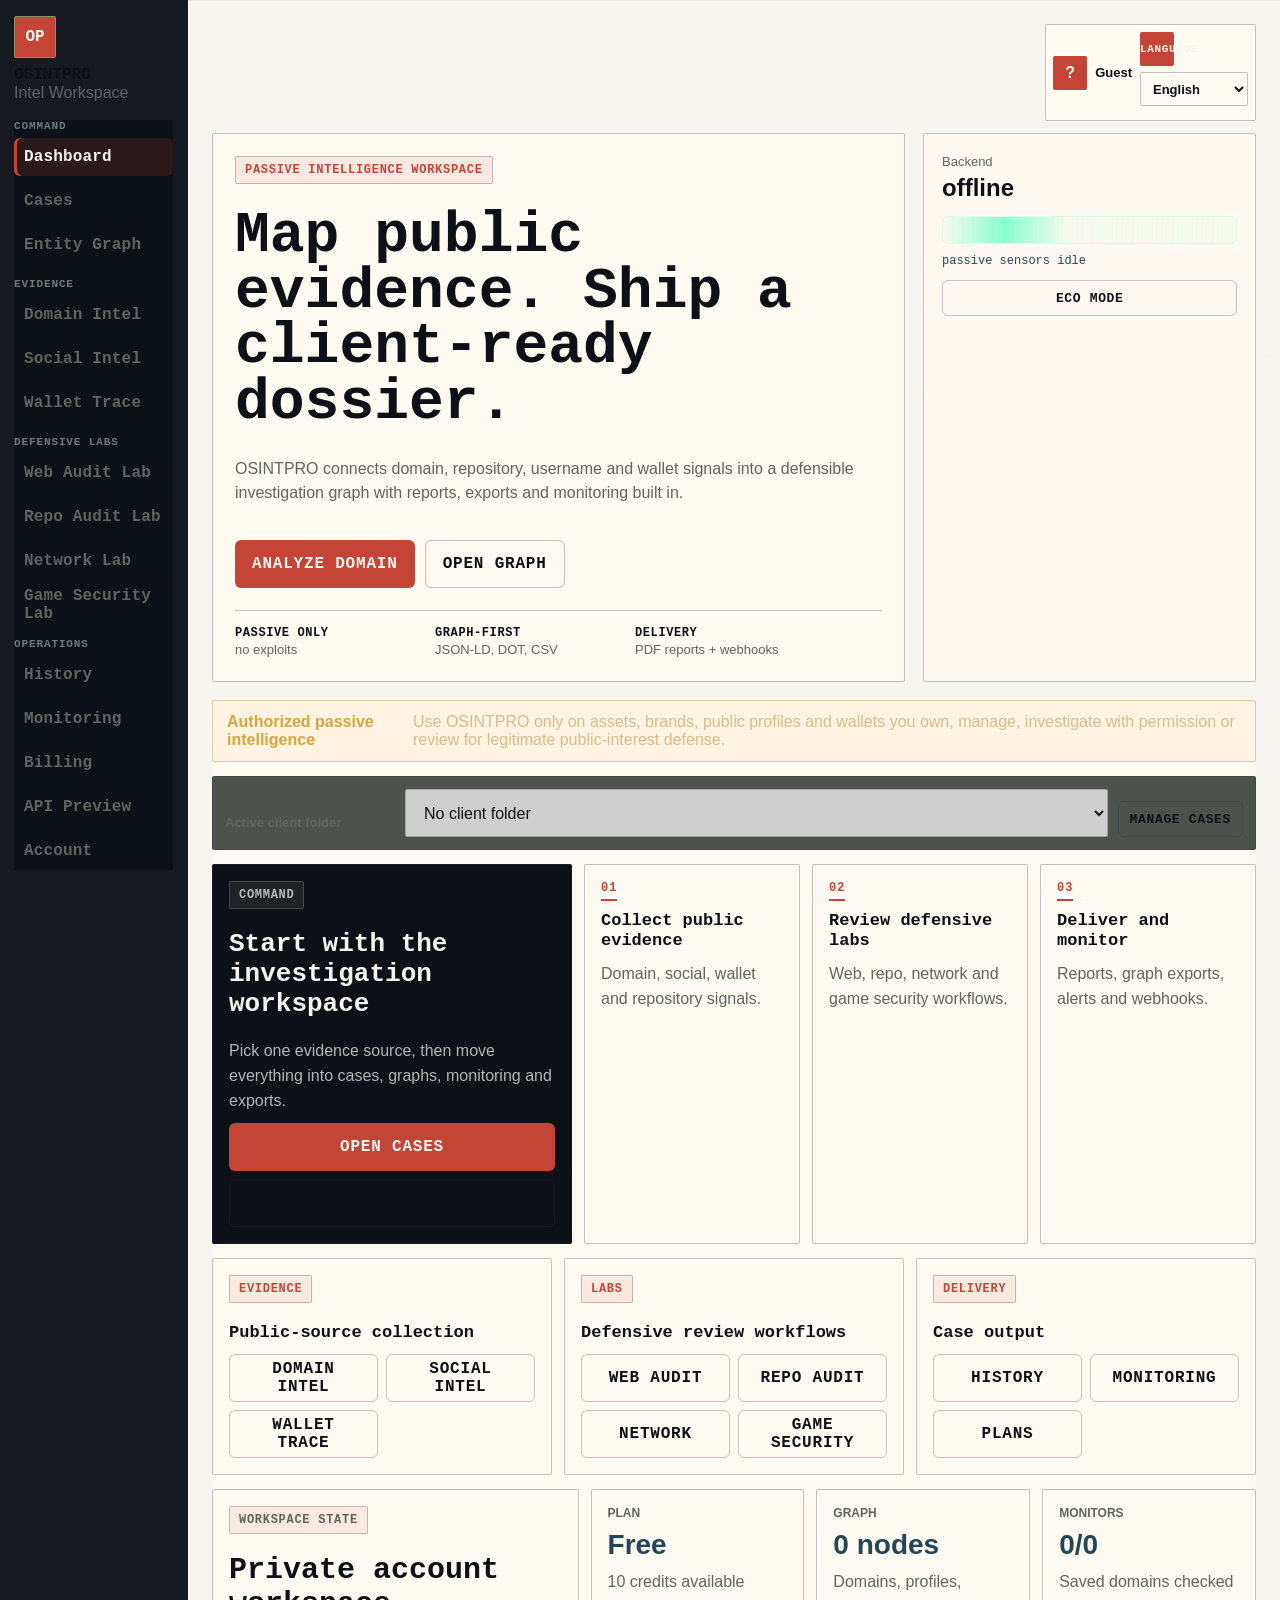
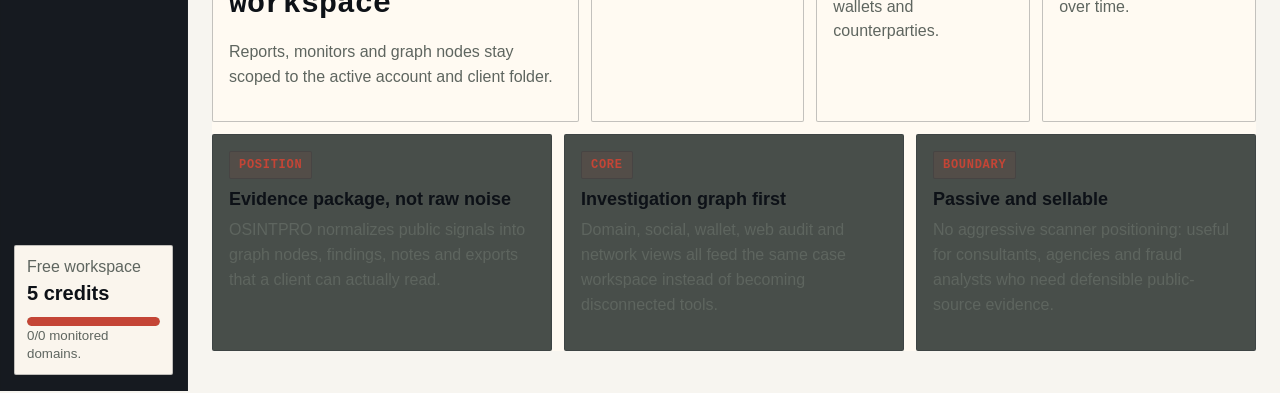
==== commit 9cc7a9fd: "Fix: completare copertura i18n su UI PDF CSV" ====
--- a/index.html
+++ b/index.html
@@ -8,7 +8,7 @@
   <meta name="keywords" content="passive OSINT, domain intelligence, web audit, brand monitoring, wallet OSINT, blockchain tracing, threat intelligence">
   <title>OSINTPRO Intelligence Workspace</title>
   <link rel="icon" href="/favicon.svg" type="image/svg+xml">
-  <link rel="stylesheet" href="styles.css?v=20260623">
+  <link rel="stylesheet" href="styles.css?v=20260705b">
 </head>
 <body>
   <canvas id="signalCanvas" aria-hidden="true"></canvas>
@@ -742,6 +742,6 @@
     </main>
   </div>
 
-  <script src="app.js?v=20260623"></script>
+  <script src="app.js?v=20260705b"></script>
 </body>
 </html>
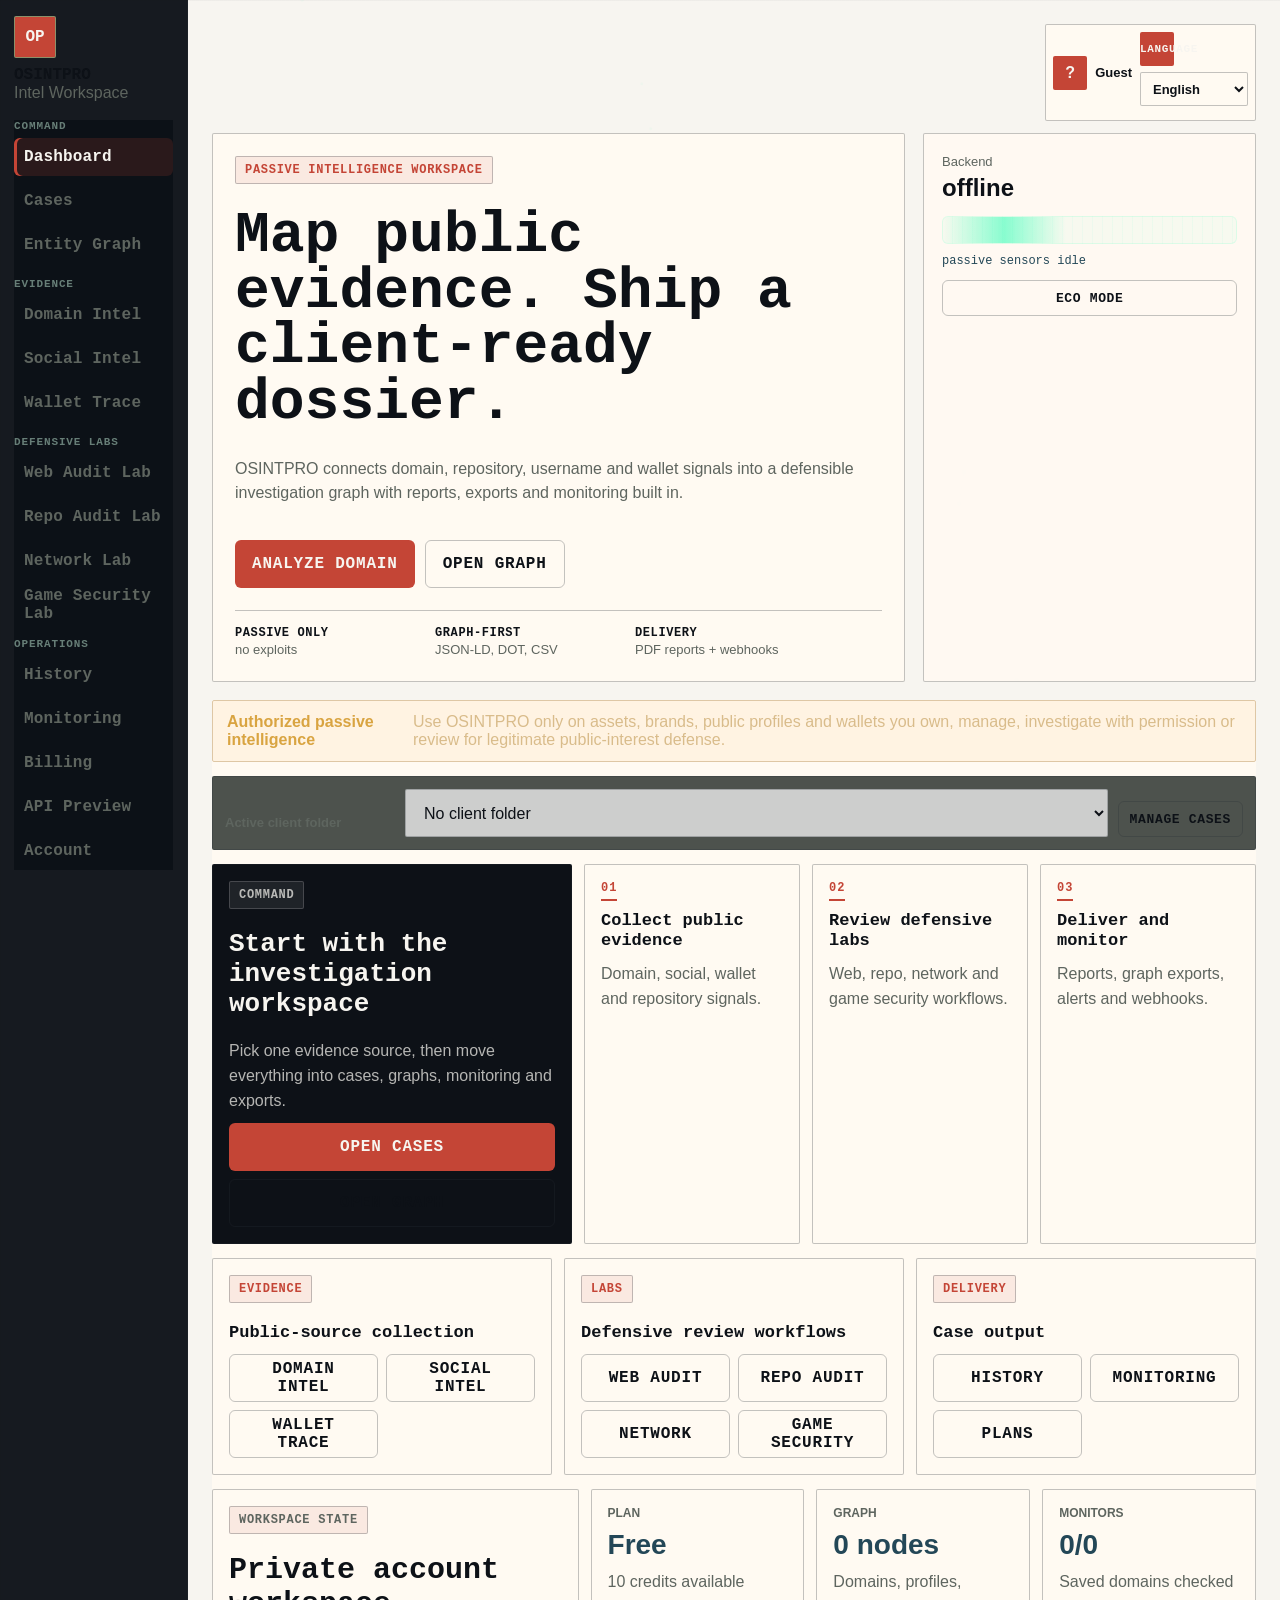
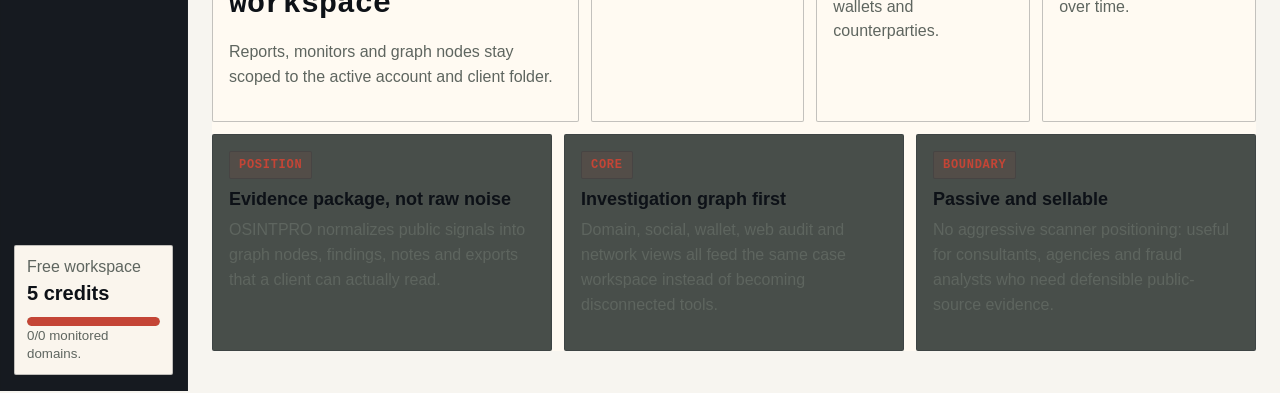
==== commit 94aa4ed0: "Fix full i18n coverage and PDF accents" ====
--- a/index.html
+++ b/index.html
@@ -8,7 +8,7 @@
   <meta name="keywords" content="passive OSINT, domain intelligence, web audit, brand monitoring, wallet OSINT, blockchain tracing, threat intelligence">
   <title>OSINTPRO Intelligence Workspace</title>
   <link rel="icon" href="/favicon.svg" type="image/svg+xml">
-  <link rel="stylesheet" href="styles.css?v=20260705b">
+  <link rel="stylesheet" href="styles.css?v=20260705d">
 </head>
 <body>
   <canvas id="signalCanvas" aria-hidden="true"></canvas>
@@ -38,20 +38,20 @@
       </button>
 
       <nav class="nav" id="primaryNavigation" aria-label="Primary navigation">
-        <span class="nav-label">Command</span>
+        <span class="nav-label" data-i18n="nav.group.command" data-i18n-fallback="Command">Command</span>
         <button class="nav-btn active" data-section="dashboard">Dashboard</button>
         <button class="nav-btn" data-section="cases">Cases</button>
         <button class="nav-btn" data-section="schema">Entity Graph</button>
-        <span class="nav-label">Evidence</span>
+        <span class="nav-label" data-i18n="nav.group.evidence" data-i18n-fallback="Evidence">Evidence</span>
         <button class="nav-btn" data-section="scan">Domain Intel</button>
         <button class="nav-btn" data-section="social">Social Intel</button>
         <button class="nav-btn" data-section="wallet">Wallet Trace</button>
-        <span class="nav-label">Defensive Labs</span>
+        <span class="nav-label" data-i18n="nav.group.defensive_labs" data-i18n-fallback="Defensive Labs">Defensive Labs</span>
         <button class="nav-btn" data-section="web-audit">Web Audit Lab</button>
         <button class="nav-btn" data-section="repo-audit">Repo Audit Lab</button>
         <button class="nav-btn" data-section="network-lab">Network Lab</button>
         <button class="nav-btn" data-section="game-security">Game Security Lab</button>
-        <span class="nav-label">Operations</span>
+        <span class="nav-label" data-i18n="nav.group.operations" data-i18n-fallback="Operations">Operations</span>
         <button class="nav-btn" data-section="reports">History</button>
         <button class="nav-btn" data-section="monitoring">Monitoring</button>
         <button class="nav-btn" data-section="billing">Billing</button>
@@ -95,9 +95,9 @@
             <button class="secondary" type="button" data-section-jump="schema">Open graph</button>
           </div>
           <div class="hero-proof" aria-label="Product capabilities">
-            <span><strong>Passive only</strong> no exploits</span>
-            <span><strong>Graph-first</strong> JSON-LD, DOT, CSV</span>
-            <span><strong>Delivery</strong> PDF reports + webhooks</span>
+            <span><strong data-i18n="hero.proof.passive" data-i18n-fallback="Passive only">Passive only</strong> <span data-i18n="hero.proof.no_exploits" data-i18n-fallback="no exploits">no exploits</span></span>
+            <span><strong data-i18n="hero.proof.graph" data-i18n-fallback="Graph-first">Graph-first</strong> <span data-i18n="hero.proof.graph_formats" data-i18n-fallback="JSON-LD, DOT, CSV">JSON-LD, DOT, CSV</span></span>
+            <span><strong data-i18n="hero.proof.delivery" data-i18n-fallback="Delivery">Delivery</strong> <span data-i18n="hero.proof.delivery_detail" data-i18n-fallback="PDF reports + webhooks">PDF reports + webhooks</span></span>
           </div>
         </div>
         <div class="status-card">
@@ -291,8 +291,8 @@
         </form>
 
         <div class="notice">
-          <strong>Product boundary</strong>
-          <span>Passive collection only: DNS, TLS certificate, public web posture and security headers. No aggressive scanning, exploit execution, credential attacks or brute force.</span>
+          <strong data-i18n="domain.boundary.title" data-i18n-fallback="Product boundary">Product boundary</strong>
+          <span data-i18n="domain.boundary.body" data-i18n-fallback="Passive collection only: DNS, TLS certificate, public web posture and security headers. No aggressive scanning, exploit execution, credential attacks or brute force.">Passive collection only: DNS, TLS certificate, public web posture and security headers. No aggressive scanning, exploit execution, credential attacks or brute force.</span>
         </div>
 
         <div id="result" class="result empty">
@@ -742,6 +742,6 @@
     </main>
   </div>
 
-  <script src="app.js?v=20260705b"></script>
+  <script src="app.js?v=20260705d"></script>
 </body>
 </html>
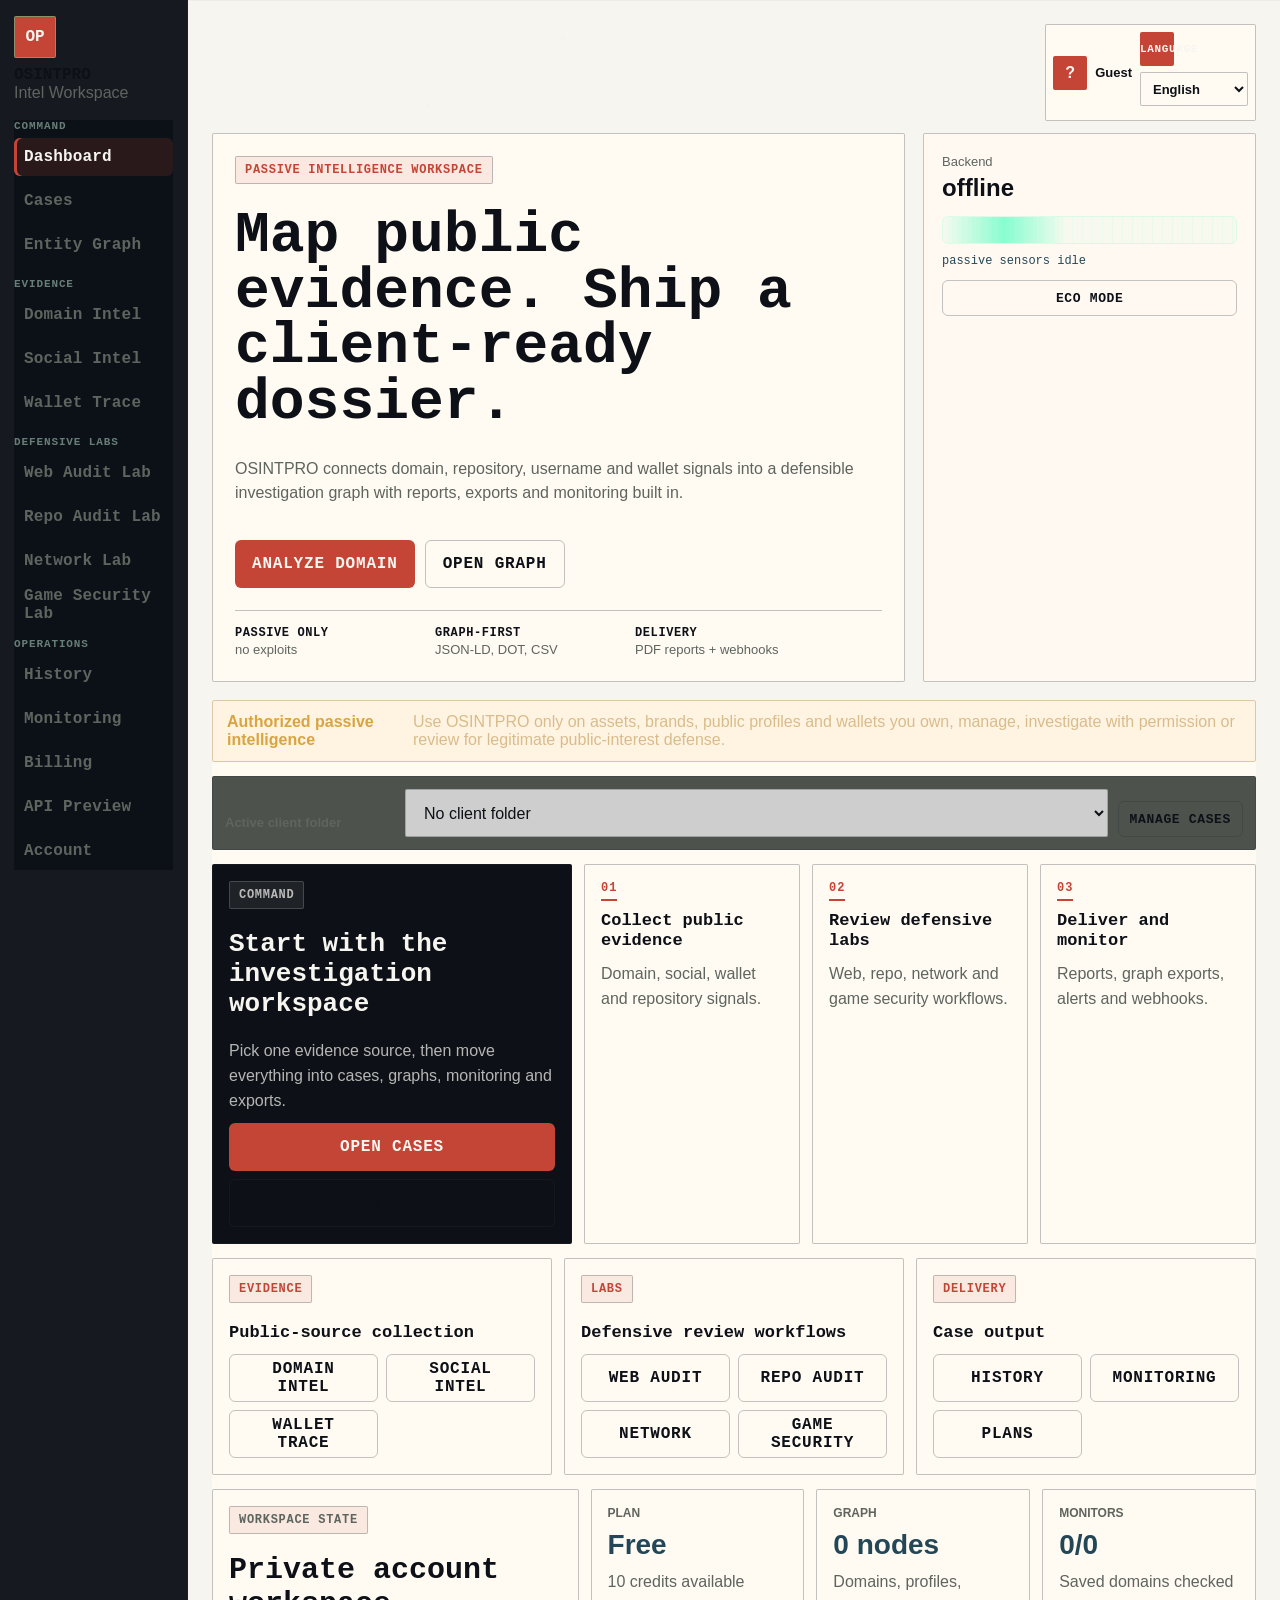
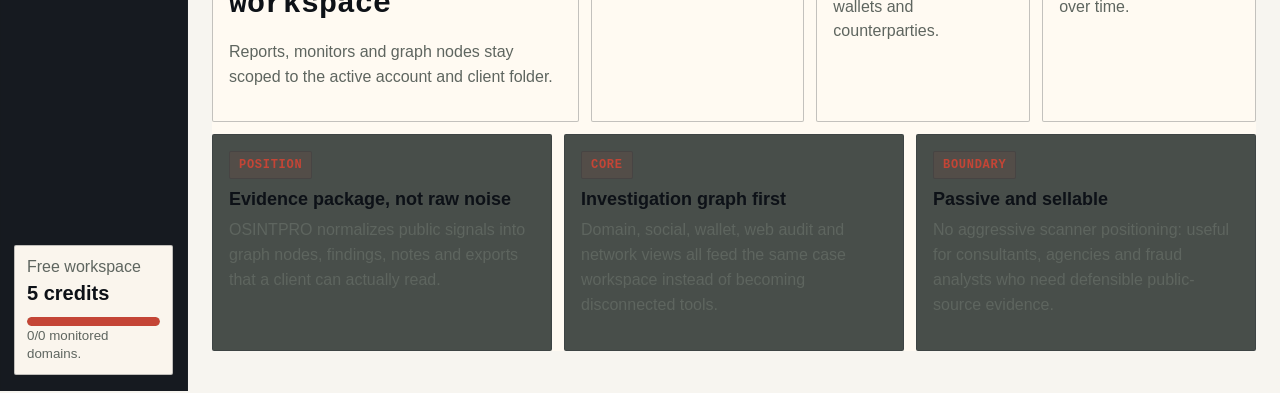
==== commit d1272c13: "Fix sidebar i18n labels and verify Spanish dashboard" ====
--- a/index.html
+++ b/index.html
@@ -8,7 +8,7 @@
   <meta name="keywords" content="passive OSINT, domain intelligence, web audit, brand monitoring, wallet OSINT, blockchain tracing, threat intelligence">
   <title>OSINTPRO Intelligence Workspace</title>
   <link rel="icon" href="/favicon.svg" type="image/svg+xml">
-  <link rel="stylesheet" href="styles.css?v=20260705d">
+  <link rel="stylesheet" href="styles.css?v=20260710a">
 </head>
 <body>
   <canvas id="signalCanvas" aria-hidden="true"></canvas>
@@ -287,7 +287,7 @@
             <label for="target">Domain</label>
             <input id="target" name="target" placeholder="example.com" autocomplete="off" spellcheck="false">
           </div>
-          <button class="primary" type="submit" id="scanButton">Run intel</button>
+          <button class="primary" type="submit" id="scanButton" data-i18n="scan.run_intel" data-i18n-fallback="Run intel">Run intel</button>
         </form>
 
         <div class="notice">
@@ -742,6 +742,6 @@
     </main>
   </div>
 
-  <script src="app.js?v=20260705d"></script>
+  <script src="app.js?v=20260710a"></script>
 </body>
 </html>
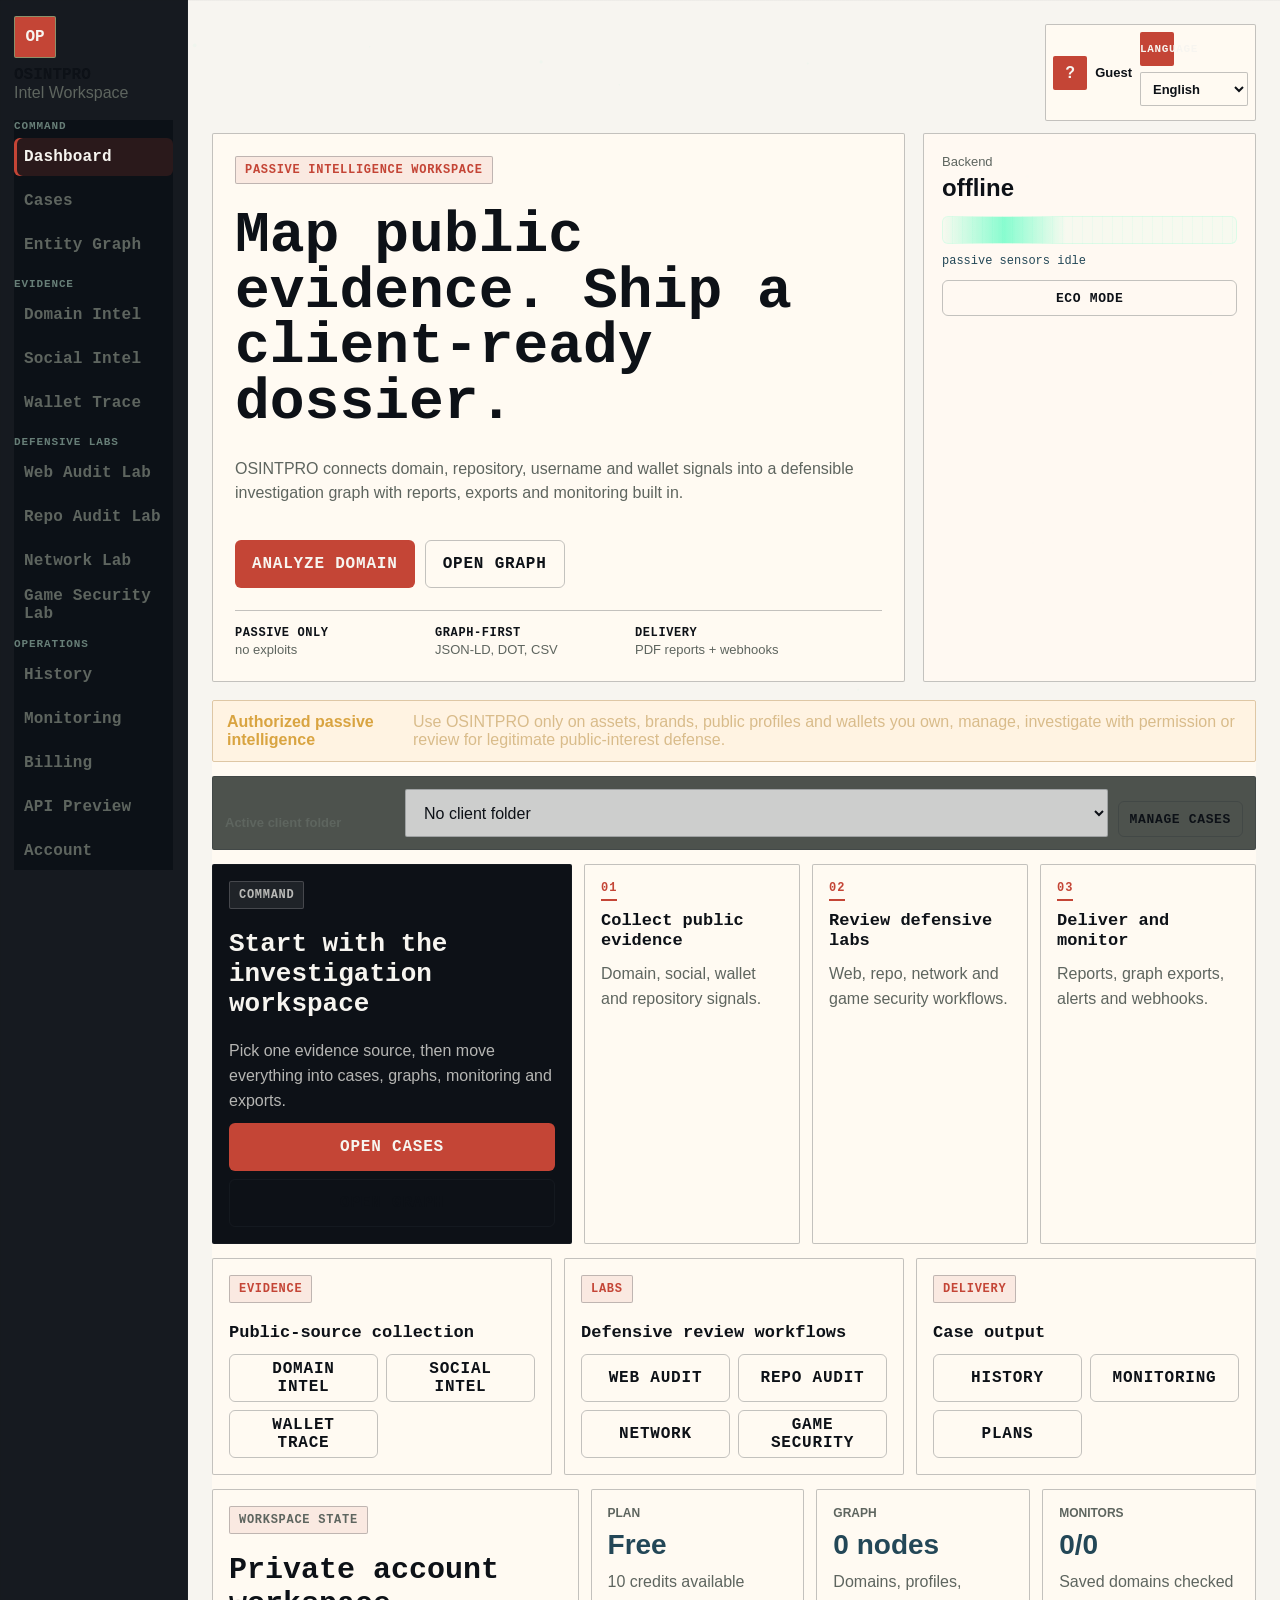
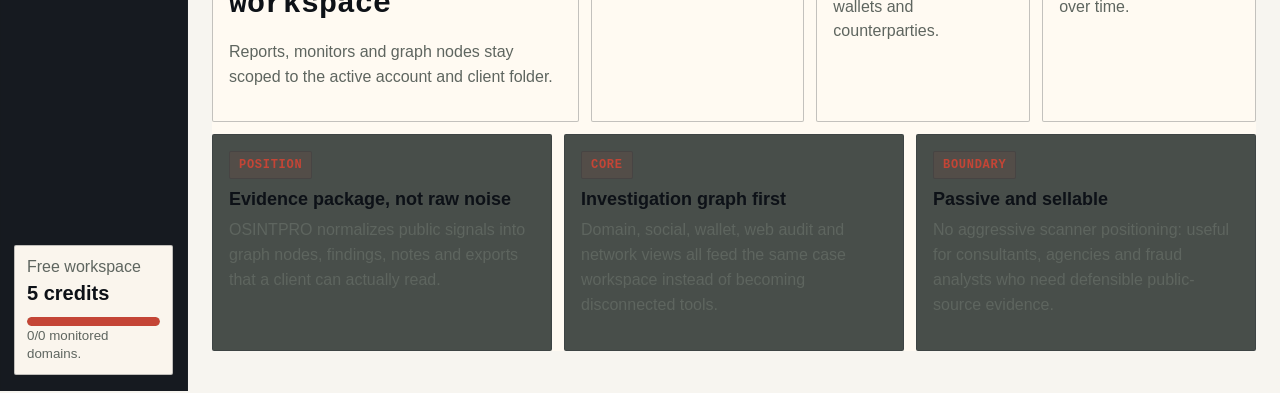
==== commit 366d6f44: "Fix i18n language switching contamination" ====
--- a/index.html
+++ b/index.html
@@ -203,19 +203,19 @@
         </div>
         <div class="onboarding-strip product-focus-strip">
           <article>
-            <span class="pill">Position</span>
-            <strong>Evidence package, not raw noise</strong>
-            <p>OSINTPRO normalizes public signals into graph nodes, findings, notes and exports that a client can actually read.</p>
-          </article>
-          <article>
-            <span class="pill">Core</span>
-            <strong>Investigation graph first</strong>
-            <p>Domain, social, wallet, web audit and network views all feed the same case workspace instead of becoming disconnected tools.</p>
-          </article>
-          <article>
-            <span class="pill">Boundary</span>
-            <strong>Passive and sellable</strong>
-            <p>No aggressive scanner positioning: useful for consultants, agencies and fraud analysts who need defensible public-source evidence.</p>
+            <span class="pill" data-i18n="positioning.card1.badge" data-i18n-fallback="Position">Position</span>
+            <strong data-i18n="positioning.card1.title" data-i18n-fallback="Evidence package, not raw noise">Evidence package, not raw noise</strong>
+            <p data-i18n="positioning.card1.body" data-i18n-fallback="OSINTPRO normalizes public signals into graph nodes, findings, notes and exports that a client can actually read.">OSINTPRO normalizes public signals into graph nodes, findings, notes and exports that a client can actually read.</p>
+          </article>
+          <article>
+            <span class="pill" data-i18n="positioning.card2.badge" data-i18n-fallback="Core">Core</span>
+            <strong data-i18n="positioning.card2.title" data-i18n-fallback="Investigation graph first">Investigation graph first</strong>
+            <p data-i18n="positioning.card2.body" data-i18n-fallback="Domain, social, wallet, web audit and network views all feed the same case workspace instead of becoming disconnected tools.">Domain, social, wallet, web audit and network views all feed the same case workspace instead of becoming disconnected tools.</p>
+          </article>
+          <article>
+            <span class="pill" data-i18n="positioning.card3.badge" data-i18n-fallback="Boundary">Boundary</span>
+            <strong data-i18n="positioning.card3.title" data-i18n-fallback="Passive and sellable">Passive and sellable</strong>
+            <p data-i18n="positioning.card3.body" data-i18n-fallback="No aggressive scanner positioning: useful for consultants, agencies and fraud analysts who need defensible public-source evidence.">No aggressive scanner positioning: useful for consultants, agencies and fraud analysts who need defensible public-source evidence.</p>
           </article>
         </div>
       </section>
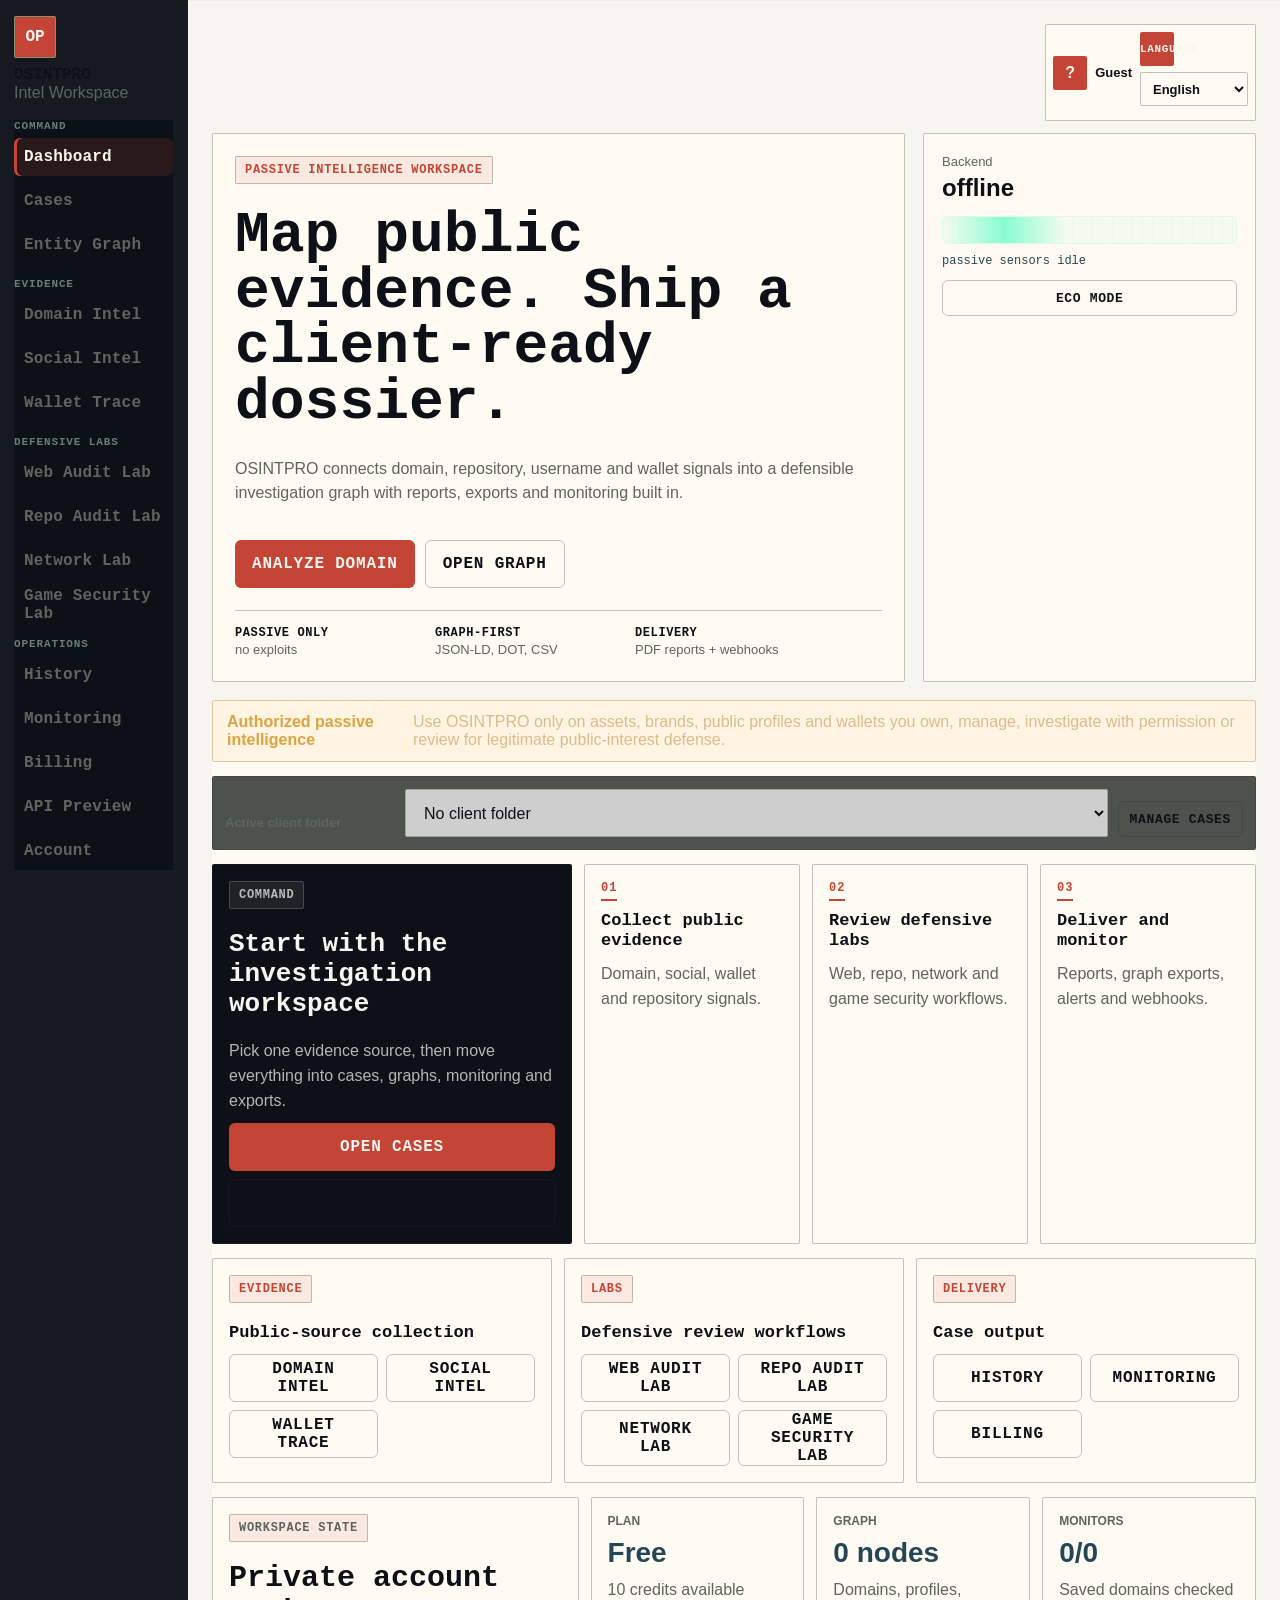
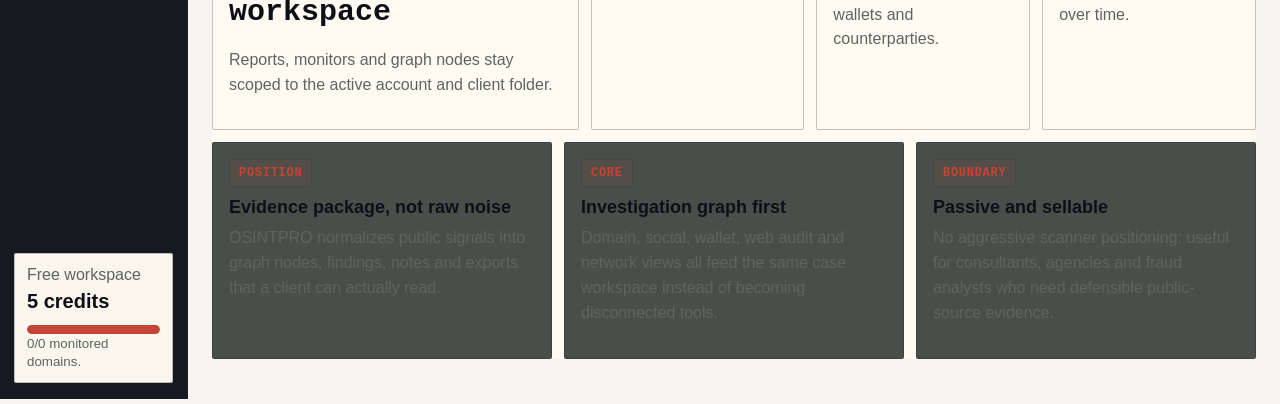
==== commit 3a7ee2cc: "Fix workspace dashboard i18n labels" ====
--- a/index.html
+++ b/index.html
@@ -153,28 +153,28 @@
             <span class="pill">Evidence</span>
             <h3>Public-source collection</h3>
             <div class="directory-actions">
-              <button class="secondary" type="button" data-section-jump="scan">Domain Intel</button>
-              <button class="secondary" type="button" data-section-jump="social">Social Intel</button>
-              <button class="secondary" type="button" data-section-jump="wallet">Wallet Trace</button>
+              <button class="secondary" type="button" data-section-jump="scan" data-i18n="nav.domain" data-i18n-fallback="Domain Intel">Domain Intel</button>
+              <button class="secondary" type="button" data-section-jump="social" data-i18n="nav.social" data-i18n-fallback="Social Intel">Social Intel</button>
+              <button class="secondary" type="button" data-section-jump="wallet" data-i18n="nav.wallet" data-i18n-fallback="Wallet Trace">Wallet Trace</button>
             </div>
           </article>
           <article>
             <span class="pill">Labs</span>
             <h3>Defensive review workflows</h3>
             <div class="directory-actions">
-              <button class="secondary" type="button" data-section-jump="web-audit">Web Audit</button>
-              <button class="secondary" type="button" data-section-jump="repo-audit">Repo Audit</button>
-              <button class="secondary" type="button" data-section-jump="network-lab">Network</button>
-              <button class="secondary" type="button" data-section-jump="game-security">Game Security</button>
+              <button class="secondary" type="button" data-section-jump="web-audit" data-i18n="nav.web" data-i18n-fallback="Web Audit Lab">Web Audit Lab</button>
+              <button class="secondary" type="button" data-section-jump="repo-audit" data-i18n="nav.repo" data-i18n-fallback="Repo Audit Lab">Repo Audit Lab</button>
+              <button class="secondary" type="button" data-section-jump="network-lab" data-i18n="nav.network" data-i18n-fallback="Network Lab">Network Lab</button>
+              <button class="secondary" type="button" data-section-jump="game-security" data-i18n="nav.game" data-i18n-fallback="Game Security Lab">Game Security Lab</button>
             </div>
           </article>
           <article>
             <span class="pill">Delivery</span>
             <h3>Case output</h3>
             <div class="directory-actions">
-              <button class="secondary" type="button" data-section-jump="reports">History</button>
-              <button class="secondary" type="button" data-section-jump="monitoring">Monitoring</button>
-              <button class="secondary" type="button" data-section-jump="billing">Plans</button>
+              <button class="secondary" type="button" data-section-jump="reports" data-i18n="nav.history" data-i18n-fallback="History">History</button>
+              <button class="secondary" type="button" data-section-jump="monitoring" data-i18n="nav.monitoring" data-i18n-fallback="Monitoring">Monitoring</button>
+              <button class="secondary" type="button" data-section-jump="billing" data-i18n="nav.billing" data-i18n-fallback="Billing">Billing</button>
             </div>
           </article>
         </div>
@@ -193,12 +193,12 @@
           <article class="dash-card">
             <span>Graph</span>
             <strong id="dashGraph">0 nodes</strong>
-            <p>Domains, profiles, wallets and counterparties.</p>
+            <p data-i18n="dashboard.graph.description" data-i18n-fallback="Domains, profiles, wallets and counterparties.">Domains, profiles, wallets and counterparties.</p>
           </article>
           <article class="dash-card">
             <span>Monitors</span>
             <strong id="dashMonitors">0/0</strong>
-            <p>Saved domains checked over time.</p>
+            <p data-i18n="dashboard.monitors.description" data-i18n-fallback="Saved domains checked over time.">Saved domains checked over time.</p>
           </article>
         </div>
         <div class="onboarding-strip product-focus-strip">
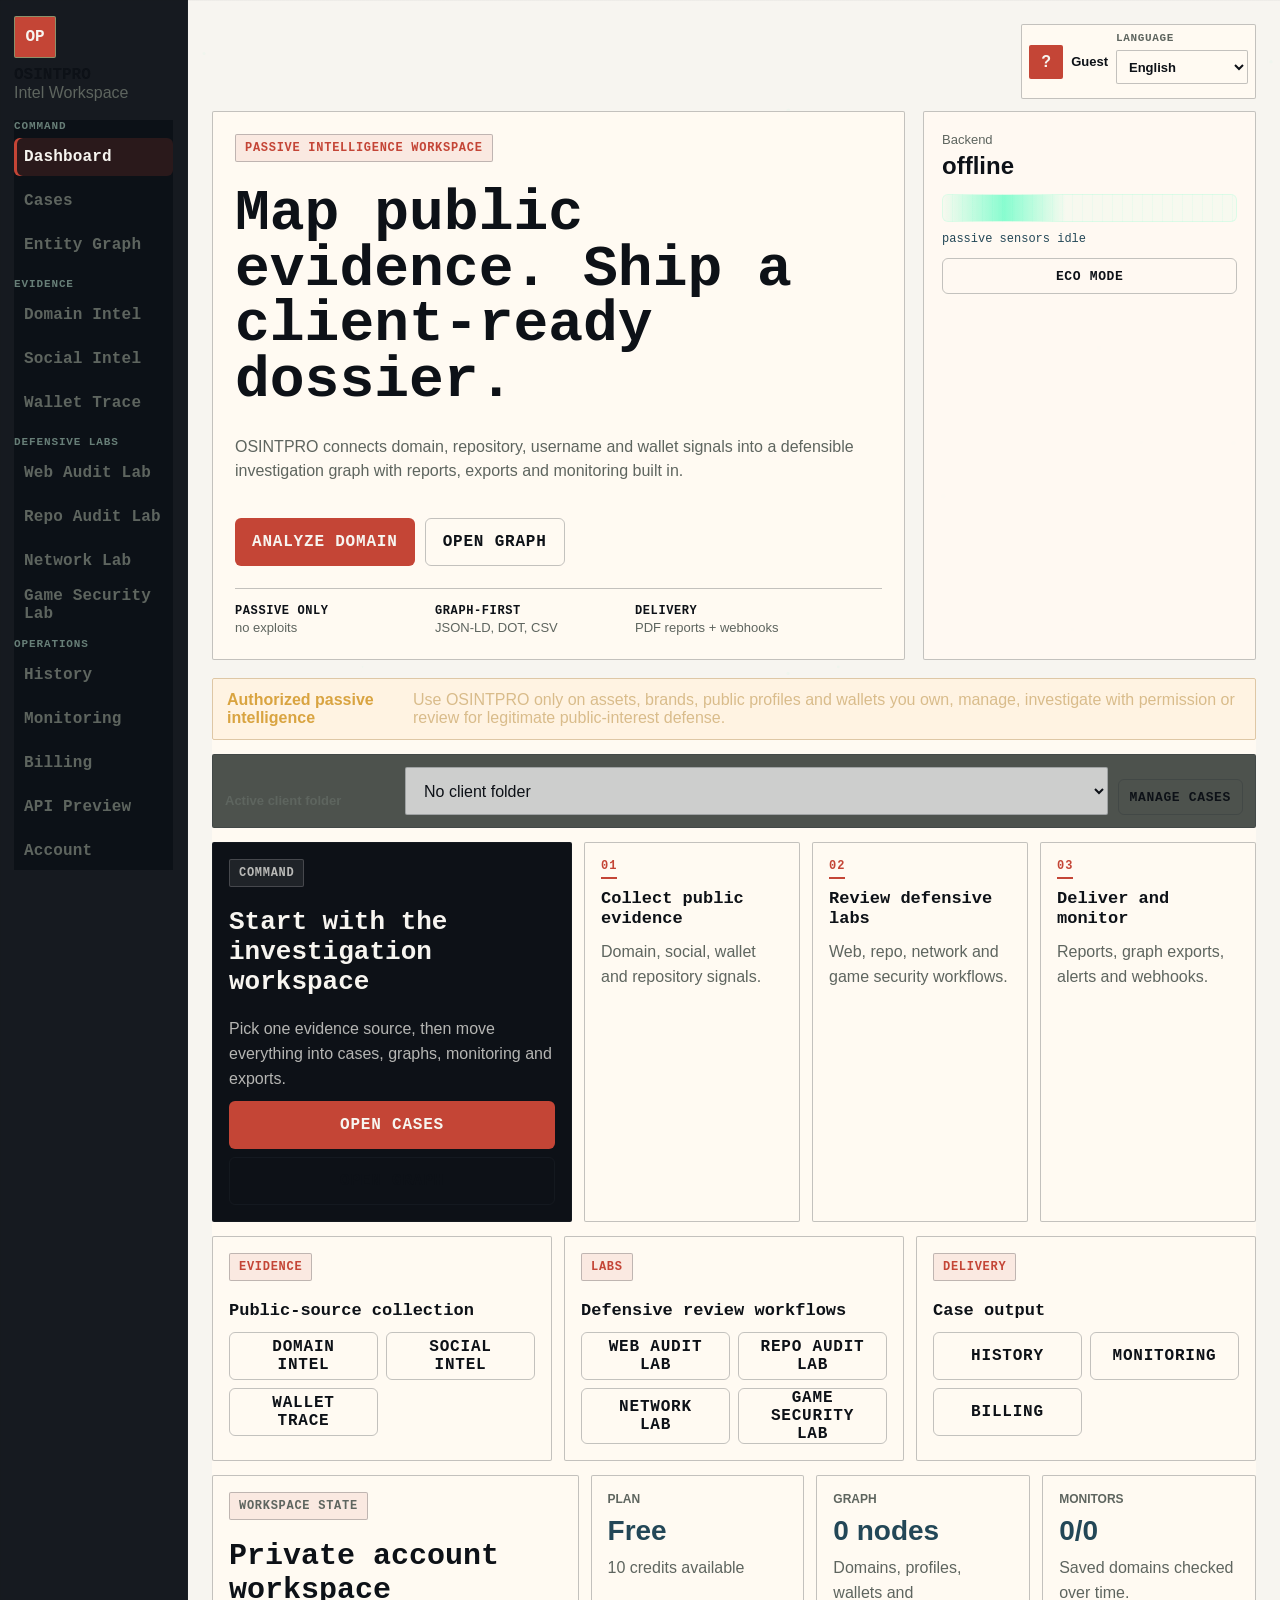
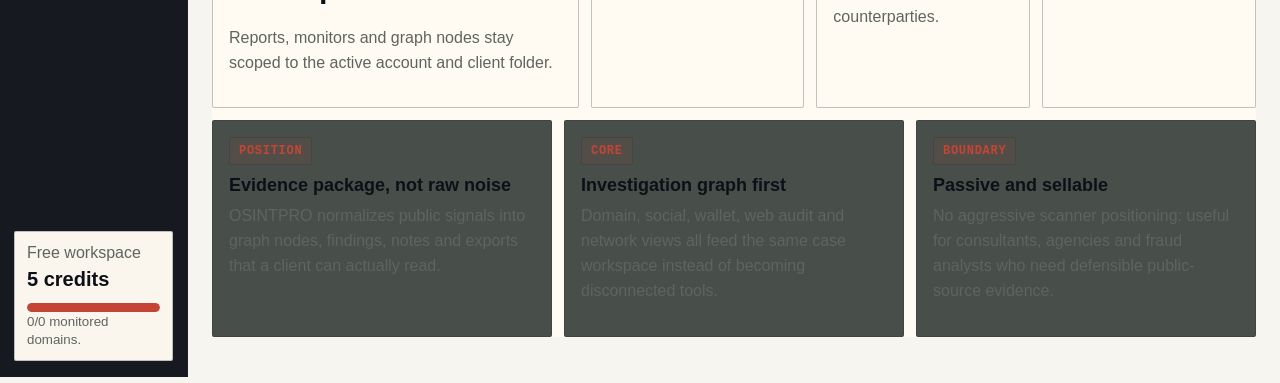
==== commit 6d5b7e27: "Fix language widget and add distribution metadata" ====
--- a/index.html
+++ b/index.html
@@ -6,9 +6,44 @@
   <meta name="robots" content="index,follow">
   <meta name="description" content="OSINTPRO is a passive OSINT workspace for domain intelligence, web audit workflows, brand monitoring, social username checks and blockchain wallet tracing.">
   <meta name="keywords" content="passive OSINT, domain intelligence, web audit, brand monitoring, wallet OSINT, blockchain tracing, threat intelligence">
+  <link rel="canonical" href="https://osintpro-48j4.onrender.com/">
+  <link rel="alternate" hreflang="en" href="https://osintpro-48j4.onrender.com/?lang=en">
+  <link rel="alternate" hreflang="it" href="https://osintpro-48j4.onrender.com/?lang=it">
+  <link rel="alternate" hreflang="es" href="https://osintpro-48j4.onrender.com/?lang=es">
+  <link rel="alternate" hreflang="fr" href="https://osintpro-48j4.onrender.com/?lang=fr">
+  <link rel="alternate" hreflang="de" href="https://osintpro-48j4.onrender.com/?lang=de">
+  <link rel="alternate" hreflang="pt" href="https://osintpro-48j4.onrender.com/?lang=pt">
+  <link rel="alternate" hreflang="x-default" href="https://osintpro-48j4.onrender.com/">
+  <meta property="og:type" content="website">
+  <meta property="og:site_name" content="OSINTPRO">
+  <meta property="og:title" content="OSINTPRO - Passive OSINT Intelligence Workspace">
+  <meta property="og:description" content="Turn public domain, username, repository and wallet evidence into client-ready investigation graphs. Passive only, no exploits.">
+  <meta property="og:url" content="https://osintpro-48j4.onrender.com/">
+  <meta property="og:image" content="https://osintpro-48j4.onrender.com/assets/ph-launch/01-homepage.png">
+  <meta name="twitter:card" content="summary_large_image">
+  <meta name="twitter:title" content="OSINTPRO - Passive OSINT Intelligence Workspace">
+  <meta name="twitter:description" content="Client-ready passive OSINT for consultants, investigators, fraud analysts and security-minded founders.">
+  <meta name="twitter:image" content="https://osintpro-48j4.onrender.com/assets/ph-launch/01-homepage.png">
   <title>OSINTPRO Intelligence Workspace</title>
   <link rel="icon" href="/favicon.svg" type="image/svg+xml">
-  <link rel="stylesheet" href="styles.css?v=20260710a">
+  <link rel="stylesheet" href="styles.css?v=20260710b">
+  <script type="application/ld+json">
+  {
+    "@context": "https://schema.org",
+    "@type": "SoftwareApplication",
+    "name": "OSINTPRO",
+    "applicationCategory": "SecurityApplication",
+    "operatingSystem": "Web",
+    "url": "https://osintpro-48j4.onrender.com/",
+    "codeRepository": "https://github.com/haizen1312/osintpro",
+    "description": "Passive OSINT workspace for domain intelligence, web audit workflows, brand monitoring, social username checks and blockchain wallet tracing.",
+    "offers": [
+      {"@type": "Offer", "name": "Free", "price": "0", "priceCurrency": "EUR"},
+      {"@type": "Offer", "name": "Pro", "price": "19", "priceCurrency": "EUR"},
+      {"@type": "Offer", "name": "Agency", "price": "79", "priceCurrency": "EUR"}
+    ]
+  }
+  </script>
 </head>
 <body>
   <canvas id="signalCanvas" aria-hidden="true"></canvas>
--- a/styles.css
+++ b/styles.css
@@ -56,7 +56,7 @@
 }
 
 .mark,
-.user-chip span {
+.user-chip #userAvatar {
   border-radius: var(--radius-sharp);
   background: var(--color-accent);
   color: var(--color-paper);
@@ -606,10 +606,17 @@
 .chip-language {
   display: grid;
   gap: 6px;
-  min-width: 108px;
+  min-width: 132px;
+  max-width: 184px;
 }
 
 .chip-language span {
+  width: auto;
+  height: auto;
+  min-width: 0;
+  padding: 0;
+  border-radius: 0;
+  background: transparent;
   color: var(--muted);
   font-family: var(--font-display);
   font-size: 11px;
@@ -619,6 +626,7 @@
 }
 
 .chip-language select {
+  width: 100%;
   min-height: 34px;
   padding: 0 8px;
   border-color: var(--line);
@@ -655,8 +663,8 @@
 }
 
 .user-chip {
-  position: sticky;
-  top: 14px;
+  position: relative;
+  top: auto;
   z-index: 5;
   display: flex;
   width: max-content;
@@ -672,8 +680,9 @@
   box-shadow: none;
 }
 
-.user-chip span {
-  display: grid;
+.user-chip #userAvatar {
+  display: grid;
+  flex: 0 0 34px;
   width: 34px;
   height: 34px;
   place-items: center;
@@ -2704,7 +2713,7 @@
 }
 
 .mark,
-.user-chip span {
+.user-chip #userAvatar {
   border-radius: var(--radius-sharp);
   background: var(--color-accent);
   color: var(--color-paper);
@@ -2885,6 +2894,11 @@
     margin: 0 0 12px;
     justify-content: space-between;
     background: var(--panel-strong);
+  }
+
+  .chip-language {
+    min-width: min(148px, 48vw);
+    max-width: 52vw;
   }
 
   .hero,
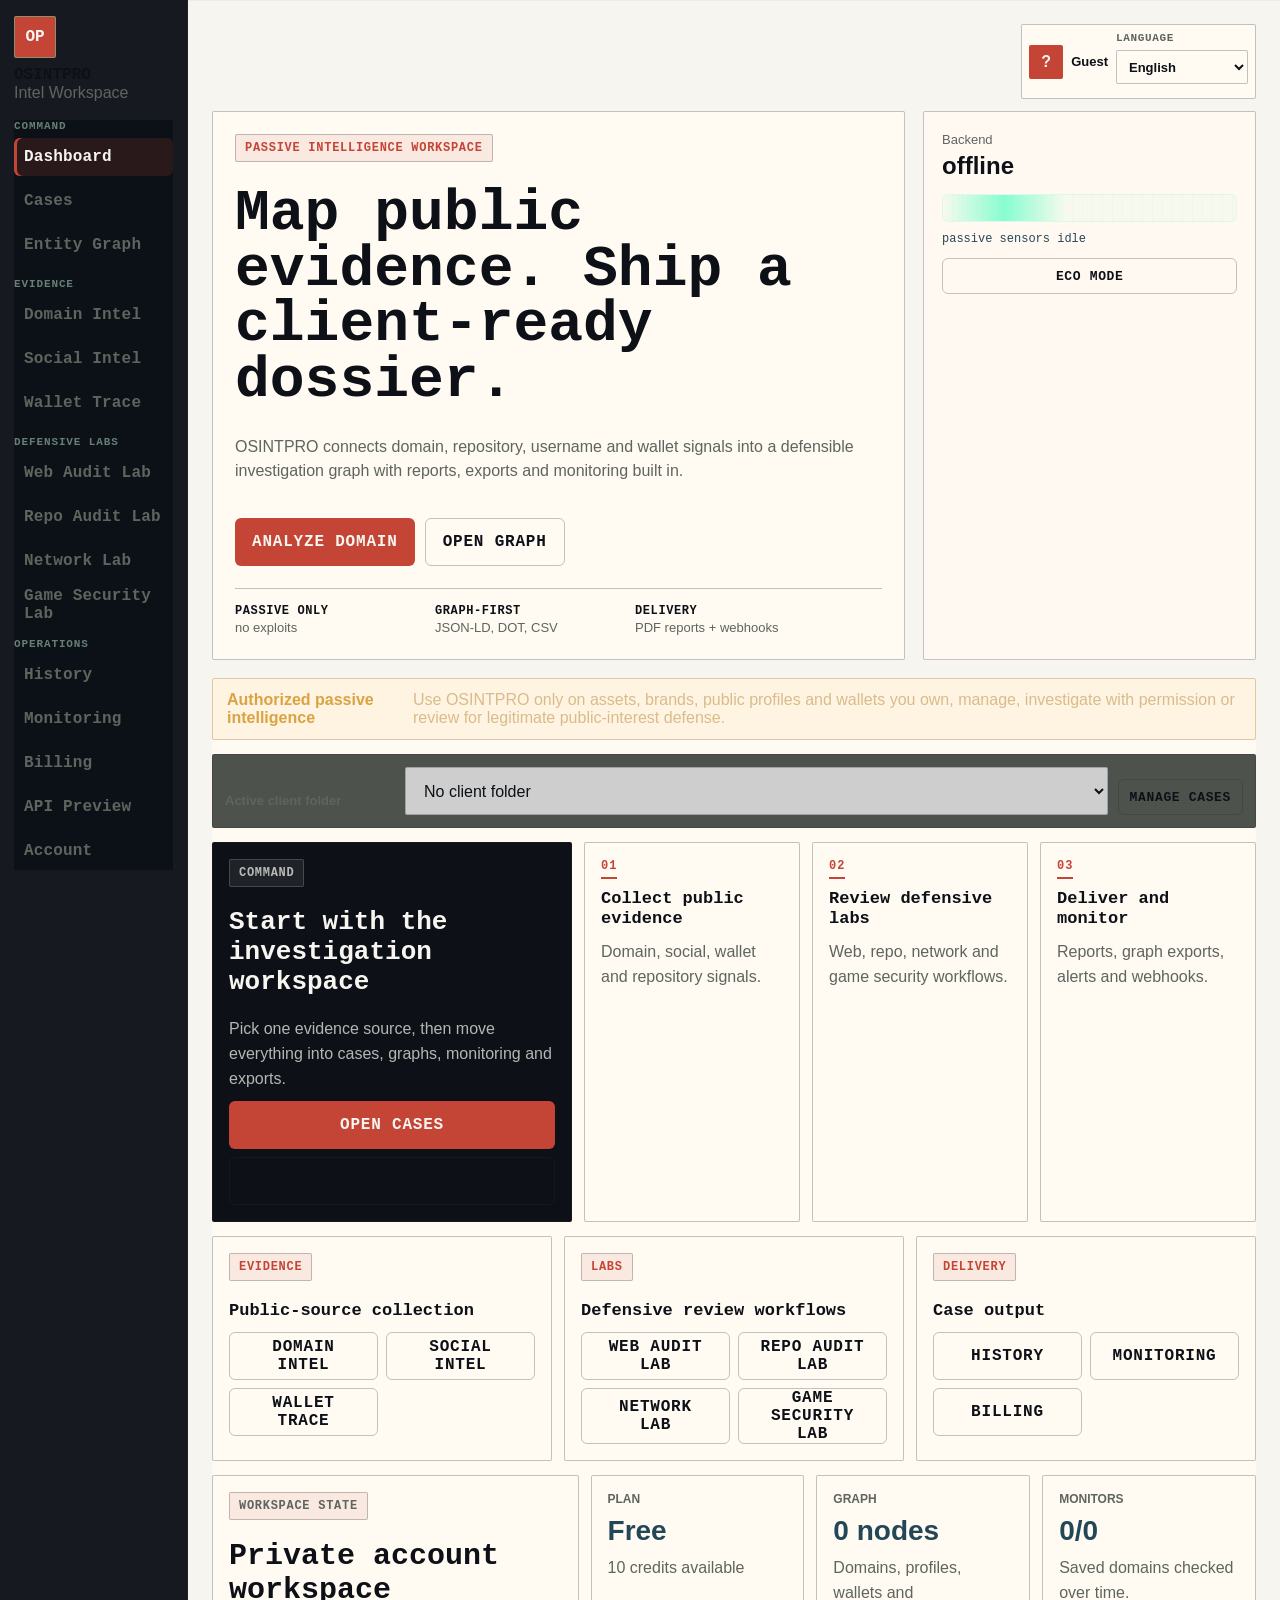
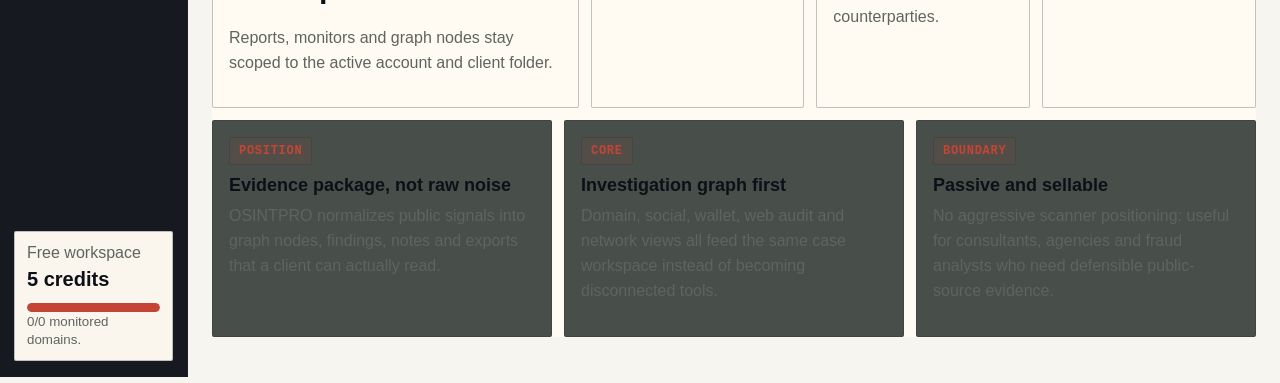
==== commit 67513969: "Fix result localization across OSINT modules" ====
--- a/index.html
+++ b/index.html
@@ -777,6 +777,6 @@
     </main>
   </div>
 
-  <script src="app.js?v=20260710a"></script>
+  <script src="app.js?v=20260712a"></script>
 </body>
 </html>
